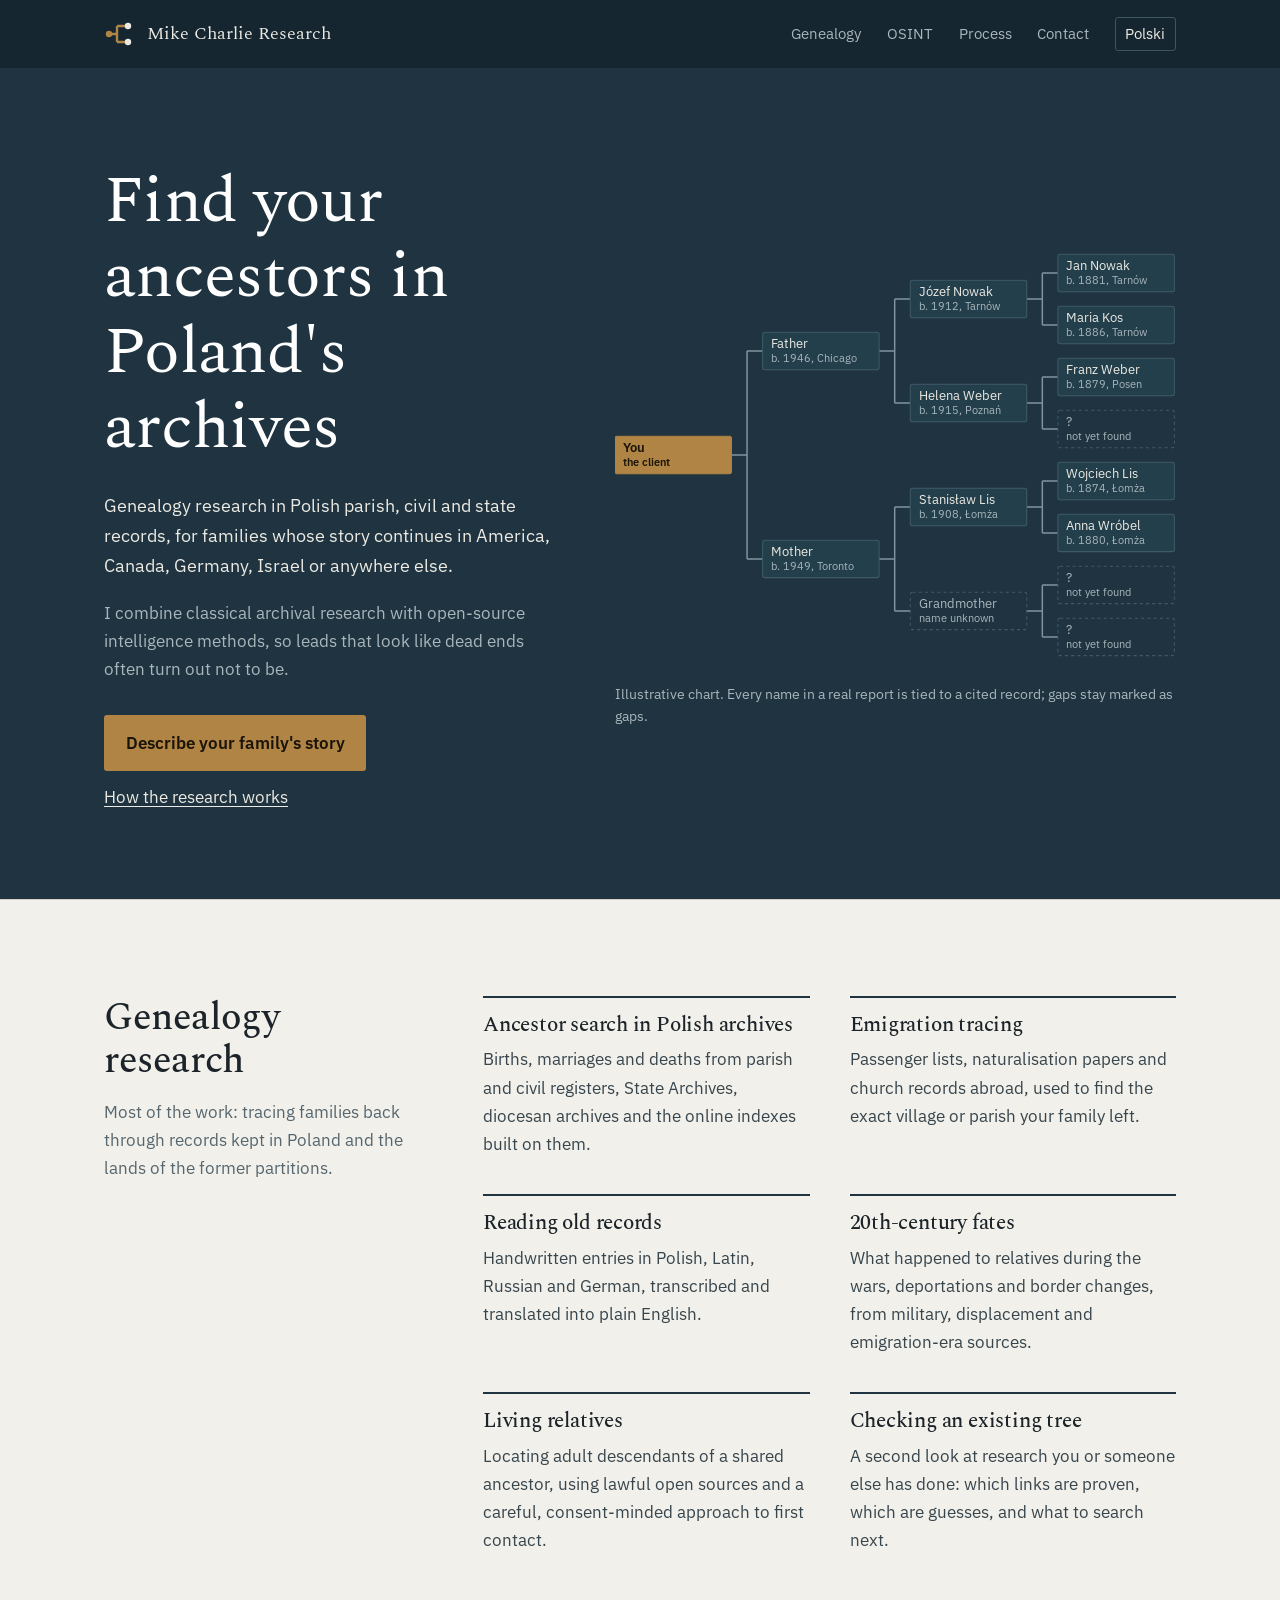
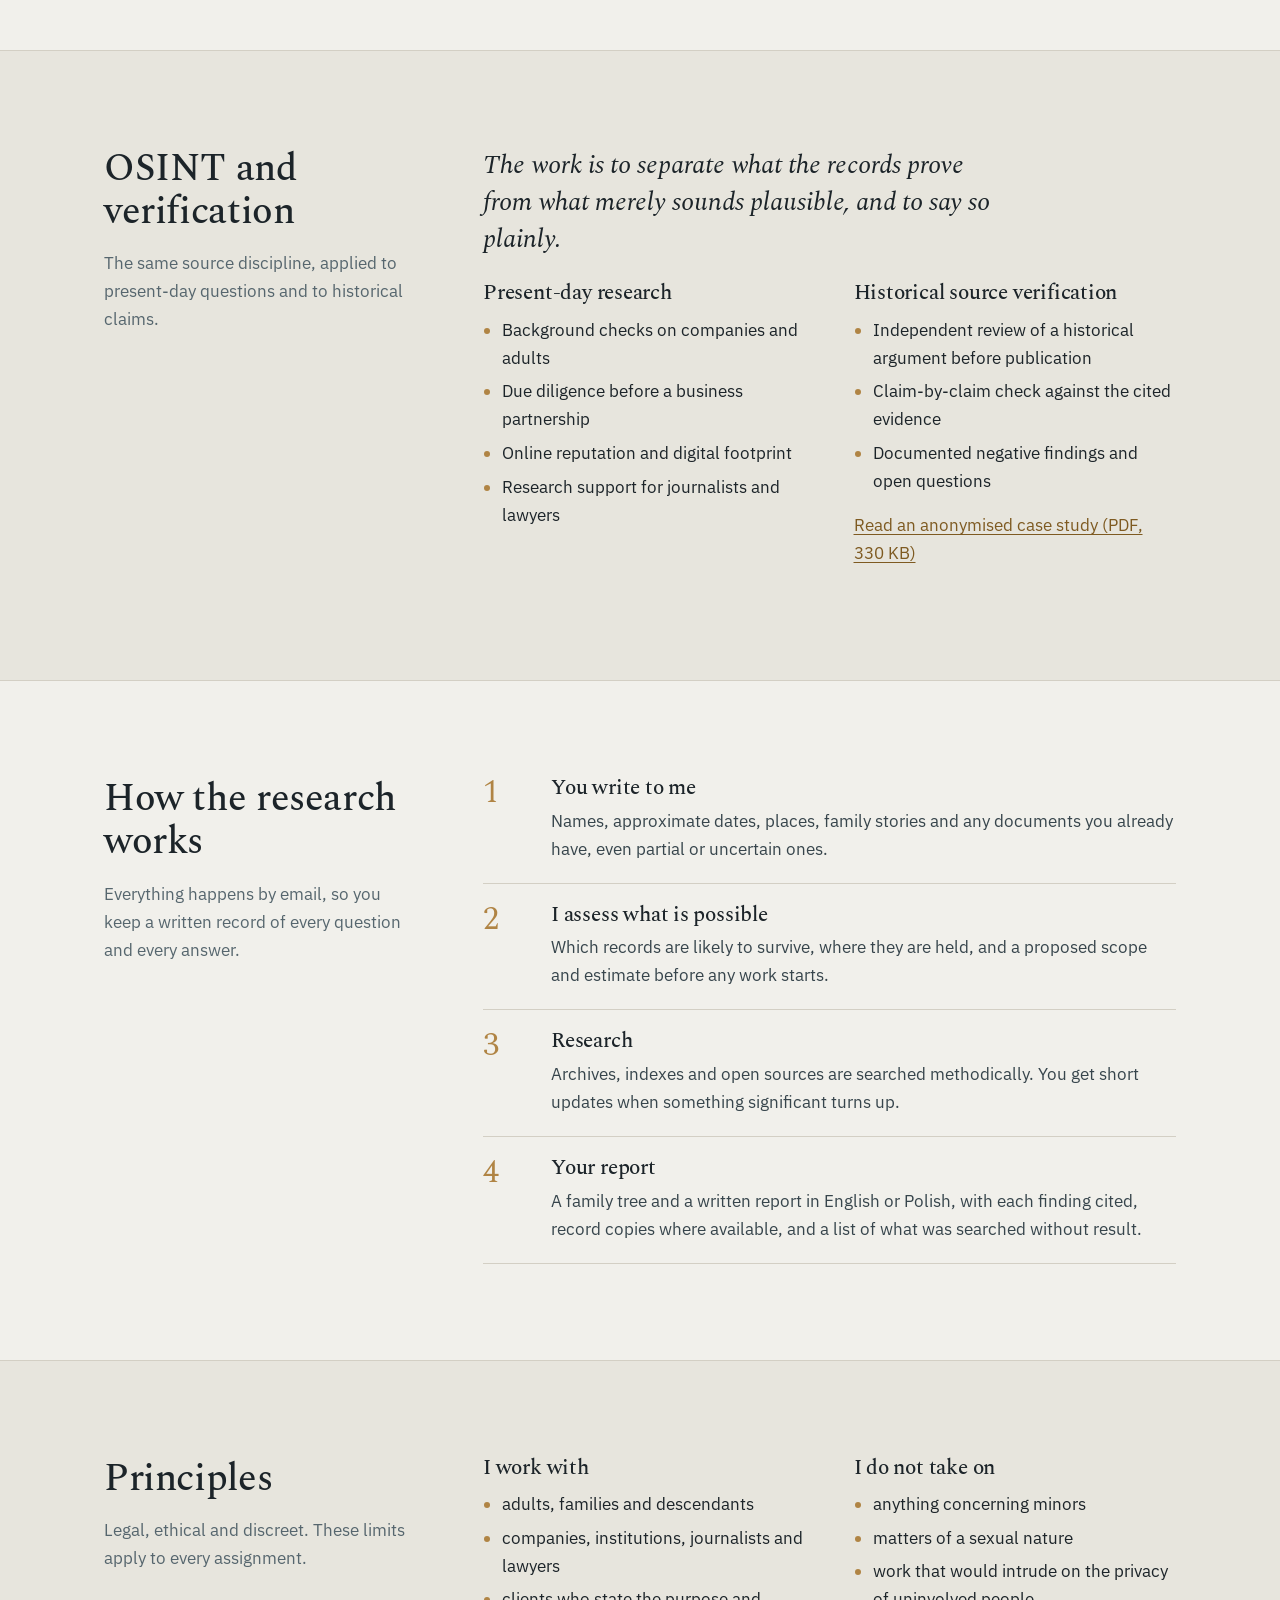
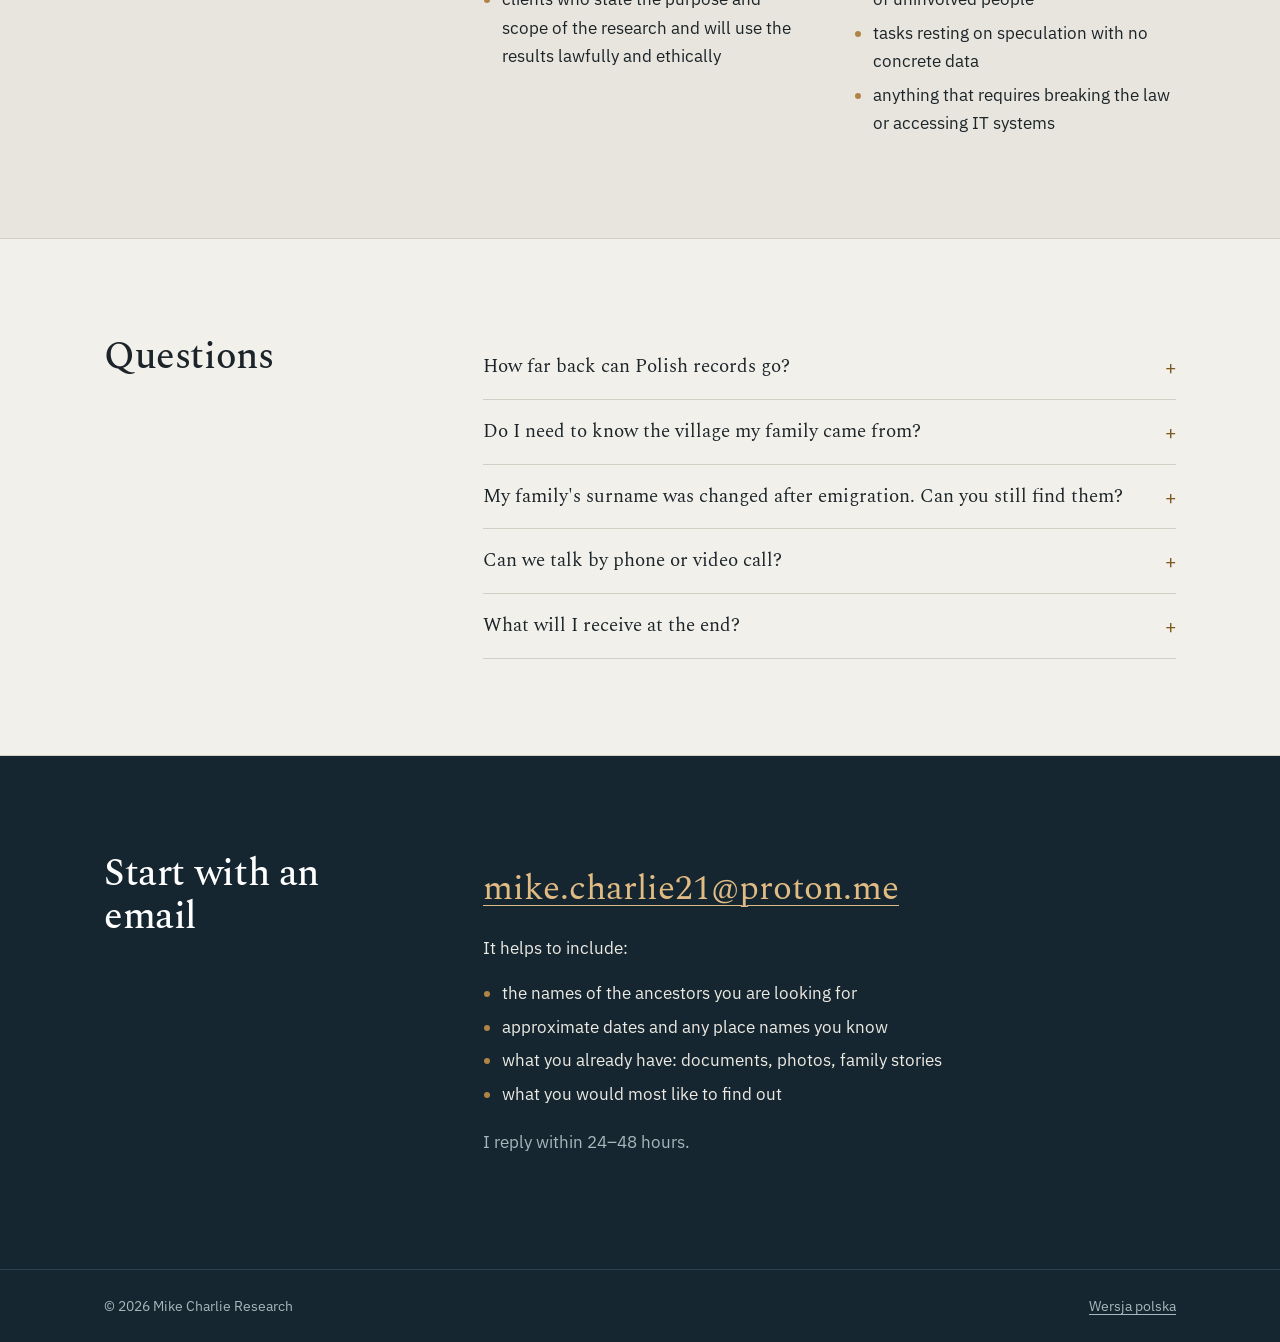
==== index.html @ 300be179 "Redesign: genealogy-first bilingual site with SEO foundations - English home page and Polish version" ====
<!DOCTYPE html>
<html lang="en">
<head>
  <meta charset="utf-8">
  <meta name="viewport" content="width=device-width, initial-scale=1">
  <title>Polish Genealogy Research &amp; OSINT | Mike Charlie Research</title>
  <meta name="description" content="Find your ancestors in Poland: archival genealogy research in parish and civil records, emigration tracing, record translation and OSINT. Reports in English.">
  <link rel="canonical" href="https://osintinvestigator.github.io/osint/">
  <link rel="alternate" hreflang="en" href="https://osintinvestigator.github.io/osint/">
  <link rel="alternate" hreflang="pl" href="https://osintinvestigator.github.io/osint/pl/">
  <link rel="alternate" hreflang="x-default" href="https://osintinvestigator.github.io/osint/">
  <meta name="robots" content="index, follow, max-image-preview:large">
  <meta name="theme-color" content="#152630">

  <meta property="og:type" content="website">
  <meta property="og:site_name" content="Mike Charlie Research">
  <meta property="og:title" content="Polish Genealogy Research &amp; OSINT | Mike Charlie Research">
  <meta property="og:description" content="Ancestor research in Polish archives, emigration tracing and evidence-based verification. Every finding tied to a cited record.">
  <meta property="og:url" content="https://osintinvestigator.github.io/osint/">
  <meta property="og:image" content="https://osintinvestigator.github.io/osint/assets/og-image.png">
  <meta property="og:image:width" content="1200">
  <meta property="og:image:height" content="630">
  <meta property="og:locale" content="en_US">
  <meta property="og:locale:alternate" content="pl_PL">
  <meta name="twitter:card" content="summary_large_image">

  <link rel="icon" href="favicon.ico" sizes="32x32">
  <link rel="icon" href="assets/favicon.svg" type="image/svg+xml">
  <link rel="apple-touch-icon" href="assets/apple-touch-icon.png">

  <link rel="preconnect" href="https://fonts.googleapis.com">
  <link rel="preconnect" href="https://fonts.gstatic.com" crossorigin>
  <link href="https://fonts.googleapis.com/css2?family=IBM+Plex+Sans:wght@400;500;600&family=Spectral:ital,wght@0,400;0,500;1,400&display=swap" rel="stylesheet">
  <link rel="stylesheet" href="assets/styles.css">

  <script type="application/ld+json">
  {
    "@context": "https://schema.org",
    "@graph": [
      {
        "@type": "ProfessionalService",
        "@id": "https://osintinvestigator.github.io/osint/#business",
        "name": "Mike Charlie Research",
        "url": "https://osintinvestigator.github.io/osint/",
        "logo": "https://osintinvestigator.github.io/osint/assets/apple-touch-icon.png",
        "image": "https://osintinvestigator.github.io/osint/assets/og-image.png",
        "email": "mike.charlie21@proton.me",
        "description": "Genealogy research in Polish archives, emigration tracing, historical source verification and open-source intelligence (OSINT) research for private clients, lawyers and journalists.",
        "areaServed": "Worldwide",
        "availableLanguage": ["English", "Polish"],
        "knowsAbout": ["Polish genealogy", "Genealogical research", "Archival research", "Parish registers", "Emigration records", "Historical source verification", "Open-source intelligence", "Due diligence"],
        "hasOfferCatalog": {
          "@type": "OfferCatalog",
          "name": "Research services",
          "itemListElement": [
            {"@type": "Offer", "itemOffered": {"@type": "Service", "name": "Ancestor research in Polish archives"}},
            {"@type": "Offer", "itemOffered": {"@type": "Service", "name": "Emigration tracing and village-of-origin search"}},
            {"@type": "Offer", "itemOffered": {"@type": "Service", "name": "Reading and translating old records"}},
            {"@type": "Offer", "itemOffered": {"@type": "Service", "name": "20th-century fates: war, deportation and displacement"}},
            {"@type": "Offer", "itemOffered": {"@type": "Service", "name": "Historical source verification"}},
            {"@type": "Offer", "itemOffered": {"@type": "Service", "name": "OSINT background checks and due diligence"}}
          ]
        }
      },
      {
        "@type": "WebSite",
        "@id": "https://osintinvestigator.github.io/osint/#website",
        "url": "https://osintinvestigator.github.io/osint/",
        "name": "Mike Charlie Research",
        "inLanguage": "en",
        "publisher": {"@id": "https://osintinvestigator.github.io/osint/#business"}
      },
      {
        "@type": "FAQPage",
        "mainEntity": [
          {"@type": "Question", "name": "How far back can Polish records go?",
           "acceptedAnswer": {"@type": "Answer", "text": "Many Catholic parish registers survive from the 17th or 18th century, and civil-religious registers were kept in most of central Poland from 1808. Wars destroyed some collections, so how far a line can be taken depends on the parish. I tell you what is likely to survive before any work begins."}},
          {"@type": "Question", "name": "Do I need to know the village my family came from?",
           "acceptedAnswer": {"@type": "Answer", "text": "No. Finding the place of origin is often the first part of the job. Emigration, naturalisation, military and church records in the destination country frequently name the town or parish."}},
          {"@type": "Question", "name": "My family's surname was changed after emigration. Can you still find them?",
           "acceptedAnswer": {"@type": "Answer", "text": "Usually, yes. Anglicised and misspelled names are common; I work from the Polish, Latin, German or Russian forms that would have appeared in the original records."}},
          {"@type": "Question", "name": "Can we talk by phone or video call?",
           "acceptedAnswer": {"@type": "Answer", "text": "No. All communication is by email. It keeps a written record of the scope, the questions and the findings, and it lets you reply in your own time."}},
          {"@type": "Question", "name": "What will I receive at the end?",
           "acceptedAnswer": {"@type": "Answer", "text": "A written report in English or Polish: the family tree, every finding linked to its source, copies or links to records where available, and a clear list of what was searched and not found."}}
        ]
      }
    ]
  }
  </script>
</head>
<body>
  <a class="skip" href="#main">Skip to content</a>

  <header class="site-head">
    <div class="wrap">
      <a class="brand" href="./" aria-label="Mike Charlie Research, home">
        <svg viewBox="0 0 32 32" aria-hidden="true"><path d="M6 16h7M13 8v16M13 8h9M13 24h9" stroke="#b08444" stroke-width="2.4" fill="none"/><circle cx="24" cy="8" r="3.2" fill="#eceae3"/><circle cx="24" cy="24" r="3.2" fill="#eceae3"/><circle cx="5" cy="16" r="3.2" fill="#b08444"/></svg>
        Mike Charlie Research
      </a>
      <nav class="nav" aria-label="Main">
        <a class="opt" href="#genealogy">Genealogy</a>
        <a class="opt" href="#osint">OSINT</a>
        <a class="opt" href="#process">Process</a>
        <a class="opt" href="#contact">Contact</a>
        <a class="lang" href="pl/" hreflang="pl" lang="pl">Polski</a>
      </nav>
    </div>
  </header>

  <main id="main">
    <section class="hero">
      <div class="wrap">
        <div>
          <h1>Find your ancestors in Poland's archives</h1>
          <p class="lede">Genealogy research in Polish parish, civil and state records, for families whose story continues in America, Canada, Germany, Israel or anywhere else.</p>
          <p class="sub">I combine classical archival research with open-source intelligence methods, so leads that look like dead ends often turn out not to be.</p>
          <div class="cta-row">
            <a class="btn" href="#contact">Describe your family's story</a>
            <a class="alt" href="#process">How the research works</a>
          </div>
        </div>
        <figure style="margin:0">
          <svg class="tree" viewBox="0 0 540 400" role="img" aria-labelledby="tree-t tree-d">
          <title id="tree-t">Example ancestor chart</title><desc id="tree-d">Four generations traced back from a client in North America to great-grandparents born in Tarnów, Posen and Łomża, with unresolved branches marked as not yet found.</desc>
          <path class="br g2" d="M112 200H127M127 100V300M127 100H142M127 300H142"/>
          <path class="br g3" d="M254 100H269M269 50V150M269 50H284M269 150H284"/>
          <path class="br g3" d="M254 300H269M269 250V350M269 250H284M269 350H284"/>
          <path class="br g4" d="M396 50H411M411 25V75M411 25H426M411 75H426"/>
          <path class="br g4" d="M396 150H411M411 125V175M411 125H426M411 175H426"/>
          <path class="br g4" d="M396 250H411M411 225V275M411 225H426M411 275H426"/>
          <path class="br g4" d="M396 350H411M411 325V375M411 325H426M411 375H426"/>
          <g class="slip g1 you"><rect x="0" y="182" width="112" height="36" rx="2"/><text x="8" y="197">You</text><text class="y" x="8" y="211">the client</text></g>
          <g class="slip g2"><rect x="142" y="82" width="112" height="36" rx="2"/><text x="150" y="97">Father</text><text class="y" x="150" y="111">b. 1946, Chicago</text></g>
          <g class="slip g2"><rect x="142" y="282" width="112" height="36" rx="2"/><text x="150" y="297">Mother</text><text class="y" x="150" y="311">b. 1949, Toronto</text></g>
          <g class="slip g3"><rect x="284" y="32" width="112" height="36" rx="2"/><text x="292" y="47">Józef Nowak</text><text class="y" x="292" y="61">b. 1912, Tarnów</text></g>
          <g class="slip g3"><rect x="284" y="132" width="112" height="36" rx="2"/><text x="292" y="147">Helena Weber</text><text class="y" x="292" y="161">b. 1915, Poznań</text></g>
          <g class="slip g3"><rect x="284" y="232" width="112" height="36" rx="2"/><text x="292" y="247">Stanisław Lis</text><text class="y" x="292" y="261">b. 1908, Łomża</text></g>
          <g class="slip g3 unknown"><rect x="284" y="332" width="112" height="36" rx="2"/><text x="292" y="347">Grandmother</text><text class="y" x="292" y="361">name unknown</text></g>
          <g class="slip g4"><rect x="426" y="7" width="112" height="36" rx="2"/><text x="434" y="22">Jan Nowak</text><text class="y" x="434" y="36">b. 1881, Tarnów</text></g>
          <g class="slip g4"><rect x="426" y="57" width="112" height="36" rx="2"/><text x="434" y="72">Maria Kos</text><text class="y" x="434" y="86">b. 1886, Tarnów</text></g>
          <g class="slip g4"><rect x="426" y="107" width="112" height="36" rx="2"/><text x="434" y="122">Franz Weber</text><text class="y" x="434" y="136">b. 1879, Posen</text></g>
          <g class="slip g4 unknown"><rect x="426" y="157" width="112" height="36" rx="2"/><text x="434" y="172">?</text><text class="y" x="434" y="186">not yet found</text></g>
          <g class="slip g4"><rect x="426" y="207" width="112" height="36" rx="2"/><text x="434" y="222">Wojciech Lis</text><text class="y" x="434" y="236">b. 1874, Łomża</text></g>
          <g class="slip g4"><rect x="426" y="257" width="112" height="36" rx="2"/><text x="434" y="272">Anna Wróbel</text><text class="y" x="434" y="286">b. 1880, Łomża</text></g>
          <g class="slip g4 unknown"><rect x="426" y="307" width="112" height="36" rx="2"/><text x="434" y="322">?</text><text class="y" x="434" y="336">not yet found</text></g>
          <g class="slip g4 unknown"><rect x="426" y="357" width="112" height="36" rx="2"/><text x="434" y="372">?</text><text class="y" x="434" y="386">not yet found</text></g>
          </svg>
          <figcaption class="tree-cap">Illustrative chart. Every name in a real report is tied to a cited record; gaps stay marked as gaps.</figcaption>
        </figure>
      </div>
    </section>

    <section class="section" id="genealogy">
      <div class="wrap split">
        <header>
          <h2>Genealogy research</h2>
          <p>Most of the work: tracing families back through records kept in Poland and the lands of the former partitions.</p>
        </header>
        <ul class="services">
          <li>
            <h3>Ancestor search in Polish archives</h3>
            <p>Births, marriages and deaths from parish and civil registers, State Archives, diocesan archives and the online indexes built on them.</p>
          </li>
          <li>
            <h3>Emigration tracing</h3>
            <p>Passenger lists, naturalisation papers and church records abroad, used to find the exact village or parish your family left.</p>
          </li>
          <li>
            <h3>Reading old records</h3>
            <p>Handwritten entries in Polish, Latin, Russian and German, transcribed and translated into plain English.</p>
          </li>
          <li>
            <h3>20th-century fates</h3>
            <p>What happened to relatives during the wars, deportations and border changes, from military, displacement and emigration-era sources.</p>
          </li>
          <li>
            <h3>Living relatives</h3>
            <p>Locating adult descendants of a shared ancestor, using lawful open sources and a careful, consent-minded approach to first contact.</p>
          </li>
          <li>
            <h3>Checking an existing tree</h3>
            <p>A second look at research you or someone else has done: which links are proven, which are guesses, and what to search next.</p>
          </li>
        </ul>
      </div>
    </section>

    <section class="section band" id="osint">
      <div class="wrap split">
        <header>
          <h2>OSINT and verification</h2>
          <p>The same source discipline, applied to present-day questions and to historical claims.</p>
        </header>
        <div>
          <p class="quote">The work is to separate what the records prove from what merely sounds plausible, and to say so plainly.</p>
          <div class="two">
            <div>
              <h3>Present-day research</h3>
              <ul class="plain">
                <li>Background checks on companies and adults</li>
                <li>Due diligence before a business partnership</li>
                <li>Online reputation and digital footprint</li>
                <li>Research support for journalists and lawyers</li>
              </ul>
            </div>
            <div>
              <h3>Historical source verification</h3>
              <ul class="plain">
                <li>Independent review of a historical argument before publication</li>
                <li>Claim-by-claim check against the cited evidence</li>
                <li>Documented negative findings and open questions</li>
              </ul>
              <p style="margin-top:1rem"><a href="assets/case-study-historical-source-verification.pdf">Read an anonymised case study (PDF, 330 KB)</a></p>
            </div>
          </div>
        </div>
      </div>
    </section>

    <section class="section" id="process">
      <div class="wrap split">
        <header>
          <h2>How the research works</h2>
          <p>Everything happens by email, so you keep a written record of every question and every answer.</p>
        </header>
        <ol class="steps">
          <li>
            <h3>You write to me</h3>
            <p>Names, approximate dates, places, family stories and any documents you already have, even partial or uncertain ones.</p>
          </li>
          <li>
            <h3>I assess what is possible</h3>
            <p>Which records are likely to survive, where they are held, and a proposed scope and estimate before any work starts.</p>
          </li>
          <li>
            <h3>Research</h3>
            <p>Archives, indexes and open sources are searched methodically. You get short updates when something significant turns up.</p>
          </li>
          <li>
            <h3>Your report</h3>
            <p>A family tree and a written report in English or Polish, with each finding cited, record copies where available, and a list of what was searched without result.</p>
          </li>
        </ol>
      </div>
    </section>

    <section class="section band" id="ethics">
      <div class="wrap split">
        <header>
          <h2>Principles</h2>
          <p>Legal, ethical and discreet. These limits apply to every assignment.</p>
        </header>
        <div class="two">
          <div>
            <h3>I work with</h3>
            <ul class="plain">
              <li>adults, families and descendants</li>
              <li>companies, institutions, journalists and lawyers</li>
              <li>clients who state the purpose and scope of the research and will use the results lawfully and ethically</li>
            </ul>
          </div>
          <div>
            <h3>I do not take on</h3>
            <ul class="plain">
              <li>anything concerning minors</li>
              <li>matters of a sexual nature</li>
              <li>work that would intrude on the privacy of uninvolved people</li>
              <li>tasks resting on speculation with no concrete data</li>
              <li>anything that requires breaking the law or accessing IT systems</li>
            </ul>
          </div>
        </div>
      </div>
    </section>

    <section class="section faq" id="faq">
      <div class="wrap split">
        <header>
          <h2>Questions</h2>
        </header>
        <div>
          <details>
            <summary>How far back can Polish records go?</summary>
            <p>Many Catholic parish registers survive from the 17th or 18th century, and civil-religious registers were kept in most of central Poland from 1808. Wars destroyed some collections, so how far a line can be taken depends on the parish. I tell you what is likely to survive before any work begins.</p>
          </details>
          <details>
            <summary>Do I need to know the village my family came from?</summary>
            <p>No. Finding the place of origin is often the first part of the job. Emigration, naturalisation, military and church records in the destination country frequently name the town or parish.</p>
          </details>
          <details>
            <summary>My family's surname was changed after emigration. Can you still find them?</summary>
            <p>Usually, yes. Anglicised and misspelled names are common; I work from the Polish, Latin, German or Russian forms that would have appeared in the original records.</p>
          </details>
          <details>
            <summary>Can we talk by phone or video call?</summary>
            <p>No. All communication is by email. It keeps a written record of the scope, the questions and the findings, and it lets you reply in your own time.</p>
          </details>
          <details>
            <summary>What will I receive at the end?</summary>
            <p>A written report in English or Polish: the family tree, every finding linked to its source, copies or links to records where available, and a clear list of what was searched and not found.</p>
          </details>
        </div>
      </div>
    </section>

    <section class="section contact" id="contact">
      <div class="wrap split">
        <header>
          <h2>Start with an email</h2>
        </header>
        <div>
          <a class="mail" href="mailto:mike.charlie21@proton.me?subject=Genealogy%20research%20inquiry">mike.charlie21@proton.me</a>
          <p>It helps to include:</p>
          <ul class="plain">
            <li>the names of the ancestors you are looking for</li>
            <li>approximate dates and any place names you know</li>
            <li>what you already have: documents, photos, family stories</li>
            <li>what you would most like to find out</li>
          </ul>
          <p class="muted" style="margin-top:1.25rem">I reply within 24–48 hours.</p>
        </div>
      </div>
    </section>
  </main>

  <footer class="site-foot">
    <div class="wrap">
      <span>© 2026 Mike Charlie Research</span>
      <span><a href="pl/" hreflang="pl" lang="pl">Wersja polska</a></span>
    </div>
  </footer>
</body>
</html>
---- assets/styles.css ----
/* Mike Charlie Research — shared styles */
:root {
  --ink: #1f3440;        /* brand slate-teal */
  --ink-deep: #152630;
  --paper: #f1f0eb;
  --paper-2: #e7e5dd;
  --ochre: #b08444;      /* decorative / large text only */
  --ochre-text: #7e5a21; /* AA on paper */
  --text: #1c2429;
  --muted: #56666e;
  --line: #d3cfc4;
  --on-ink: #eceae3;
  --on-ink-muted: #a9b6bb;

  --serif: "Spectral", Georgia, "Times New Roman", serif;
  --sans: "IBM Plex Sans", "Segoe UI", system-ui, sans-serif;

  --wrap: 72rem;
  --gutter: clamp(1rem, 4vw, 2.5rem);
}

*, *::before, *::after { box-sizing: border-box; }
html { -webkit-text-size-adjust: 100%; scroll-behavior: smooth; }
body {
  margin: 0;
  background: var(--paper);
  color: var(--text);
  font: 400 1.0625rem/1.65 var(--sans);
  text-rendering: optimizeLegibility;
}
img, svg { max-width: 100%; height: auto; }
a { color: var(--ochre-text); text-underline-offset: .18em; text-decoration-thickness: 1px; }
a:hover { text-decoration-thickness: 2px; }
:focus-visible { outline: 2px solid var(--ochre); outline-offset: 3px; border-radius: 2px; }

.wrap { max-width: var(--wrap); margin: 0 auto; padding: 0 var(--gutter); }
.skip { position: absolute; left: -999px; top: 0; background: var(--paper); padding: .5rem 1rem; z-index: 10; }
.skip:focus { left: 1rem; top: 1rem; }

h1, h2, h3 { font-family: var(--serif); font-weight: 500; line-height: 1.15; letter-spacing: -.01em; margin: 0; }
h1 { font-size: clamp(2.3rem, 5.6vw, 4.1rem); font-weight: 400; }
h2 { font-size: clamp(1.7rem, 3.2vw, 2.35rem); }
h3 { font-size: 1.3rem; }
p { margin: 0 0 1em; max-width: 66ch; }

/* ---------- header ---------- */
.site-head { background: var(--ink-deep); color: var(--on-ink); }
.site-head .wrap { display: flex; align-items: center; justify-content: space-between; gap: 1rem; min-height: 4.25rem; }
.brand { display: flex; align-items: center; gap: .7rem; color: var(--on-ink); text-decoration: none; font-family: var(--serif); font-size: 1.15rem; }
.brand svg { width: 2rem; height: 2rem; flex: none; }
.nav { display: flex; align-items: center; gap: clamp(.8rem, 2vw, 1.75rem); font-size: .95rem; }
.nav a { color: var(--on-ink-muted); text-decoration: none; }
.nav a:hover { color: var(--on-ink); }
.nav .lang { color: var(--on-ink); border: 1px solid #3c5563; padding: .2rem .6rem; border-radius: 3px; }
@media (max-width: 760px) { .nav .opt { display: none; } }

/* ---------- hero ---------- */
.hero { background: var(--ink); color: var(--on-ink); padding: clamp(3rem, 8vw, 6rem) 0 clamp(3rem, 7vw, 5.5rem); overflow: hidden; }
.hero .wrap { display: grid; grid-template-columns: minmax(0, .9fr) minmax(0, 1.1fr); gap: clamp(2rem, 4vw, 3.5rem); align-items: center; }
.hero h1 { color: #fff; max-width: 14ch; }
.hero .lede { font-size: 1.15rem; color: var(--on-ink); margin-top: 1.5rem; max-width: 46ch; }
.hero .sub { color: var(--on-ink-muted); max-width: 46ch; }
.cta-row { display: flex; flex-wrap: wrap; gap: .75rem 1.25rem; align-items: center; margin-top: 2rem; }
.btn { display: inline-block; background: var(--ochre); color: #1a1409; font-weight: 600; text-decoration: none; padding: .85rem 1.35rem; border-radius: 3px; }
.btn:hover { background: #c4985a; }
.cta-row .alt { color: var(--on-ink); }
@media (max-width: 860px) { .hero .wrap { grid-template-columns: 1fr; } }

/* pedigree chart */
.tree { width: 100%; }
.tree .br { fill: none; stroke: #7f96a0; stroke-width: 1.4; }
.tree .slip rect { fill: #243f4c; stroke: #3f5a67; }
.tree .slip.you rect { fill: var(--ochre); stroke: var(--ochre); }
.tree .slip text { font-family: var(--sans); font-size: 12.5px; fill: var(--on-ink); }
.tree .slip text.y { fill: var(--on-ink-muted); font-size: 11px; }
.tree .slip.you text { fill: #1a1409; font-weight: 600; }
.tree .slip.unknown rect { fill: none; stroke-dasharray: 3 3; }
.tree .slip.unknown text { fill: var(--on-ink-muted); }
@media (prefers-reduced-motion: no-preference) {
  .tree .br { stroke-dasharray: 400; stroke-dashoffset: 400; animation: draw 1.1s ease-out forwards; }
  .tree .slip { opacity: 0; animation: show .5s ease-out forwards; }
  .tree .g1 { animation-delay: .1s; }
  .tree .g2 { animation-delay: .7s; }
  .tree .g3 { animation-delay: 1.3s; }
  .tree .g4 { animation-delay: 1.9s; }
  .tree .g5 { animation-delay: 2.5s; }
  @keyframes draw { to { stroke-dashoffset: 0; } }
  @keyframes show { to { opacity: 1; } }
}
.tree-cap { font-size: .85rem; color: var(--on-ink-muted); margin: .75rem 0 0; }

/* ---------- sections ---------- */
.section { padding: clamp(3.5rem, 8vw, 6rem) 0; border-top: 1px solid var(--line); }
.section:first-of-type { border-top: 0; }
.split { display: grid; grid-template-columns: minmax(0, 1fr) minmax(0, 2.2fr); gap: clamp(1.5rem, 5vw, 5rem); }
.split > header p { color: var(--muted); margin-top: 1rem; }
@media (max-width: 860px) { .split { grid-template-columns: 1fr; } }

.services { list-style: none; margin: 0; padding: 0; display: grid; grid-template-columns: repeat(2, minmax(0, 1fr)); gap: 2.25rem 2.5rem; }
.services li { border-top: 2px solid var(--ink); padding-top: 1rem; }
.services h3 { margin-bottom: .5rem; }
.services p { color: #37454c; margin: 0; }
@media (max-width: 620px) { .services { grid-template-columns: 1fr; } }

.plain { margin: 0; padding-left: 1.2rem; }
.plain li { margin: .35rem 0; max-width: 62ch; }
.plain li::marker { color: var(--ochre); }

/* process: a real sequence, so it is numbered */
.steps { list-style: none; counter-reset: s; margin: 0; padding: 0; }
.steps li { counter-increment: s; display: grid; grid-template-columns: 3.25rem 1fr; gap: 0 1rem; padding: 1.25rem 0; border-bottom: 1px solid var(--line); }
.steps li:first-child { padding-top: 0; }
.steps li::before { content: counter(s); font-family: var(--serif); font-size: 2rem; line-height: 1; color: var(--ochre); grid-row: span 2; }
.steps h3 { margin-bottom: .35rem; }
.steps p { margin: 0; color: #37454c; }

.band { background: var(--paper-2); }
.quote { font-family: var(--serif); font-style: italic; font-size: clamp(1.25rem, 2.4vw, 1.6rem); line-height: 1.45; margin: 0 0 1.5rem; max-width: 40ch; }

.two { display: grid; grid-template-columns: 1fr 1fr; gap: 2rem 3rem; }
.two h3 { margin-bottom: .6rem; }
@media (max-width: 620px) { .two { grid-template-columns: 1fr; } }

.faq details { border-bottom: 1px solid var(--line); padding: 1rem 0; }
.faq summary { cursor: pointer; font-family: var(--serif); font-size: 1.2rem; list-style: none; display: flex; justify-content: space-between; gap: 1rem; }
.faq summary::-webkit-details-marker { display: none; }
.faq summary::after { content: "+"; color: var(--ochre-text); font-family: var(--sans); }
.faq details[open] summary::after { content: "\2212"; }
.faq details p { margin: .75rem 0 0; color: #37454c; }

/* ---------- contact ---------- */
.contact { background: var(--ink-deep); color: var(--on-ink); }
.contact h2 { color: #fff; }
.contact a { color: #e0bb83; }
.contact .mail { font-family: var(--serif); font-size: clamp(1.4rem, 3.6vw, 2.2rem); display: inline-block; margin: .5rem 0 1rem; word-break: break-all; }
.contact .plain li::marker { color: var(--ochre); }
.contact .muted { color: var(--on-ink-muted); }

.site-foot { background: var(--ink-deep); color: var(--on-ink-muted); font-size: .9rem; border-top: 1px solid #2a4150; }
.site-foot .wrap { display: flex; flex-wrap: wrap; justify-content: space-between; gap: .5rem 2rem; padding-top: 1.5rem; padding-bottom: 1.5rem; }
.site-foot a { color: var(--on-ink-muted); }
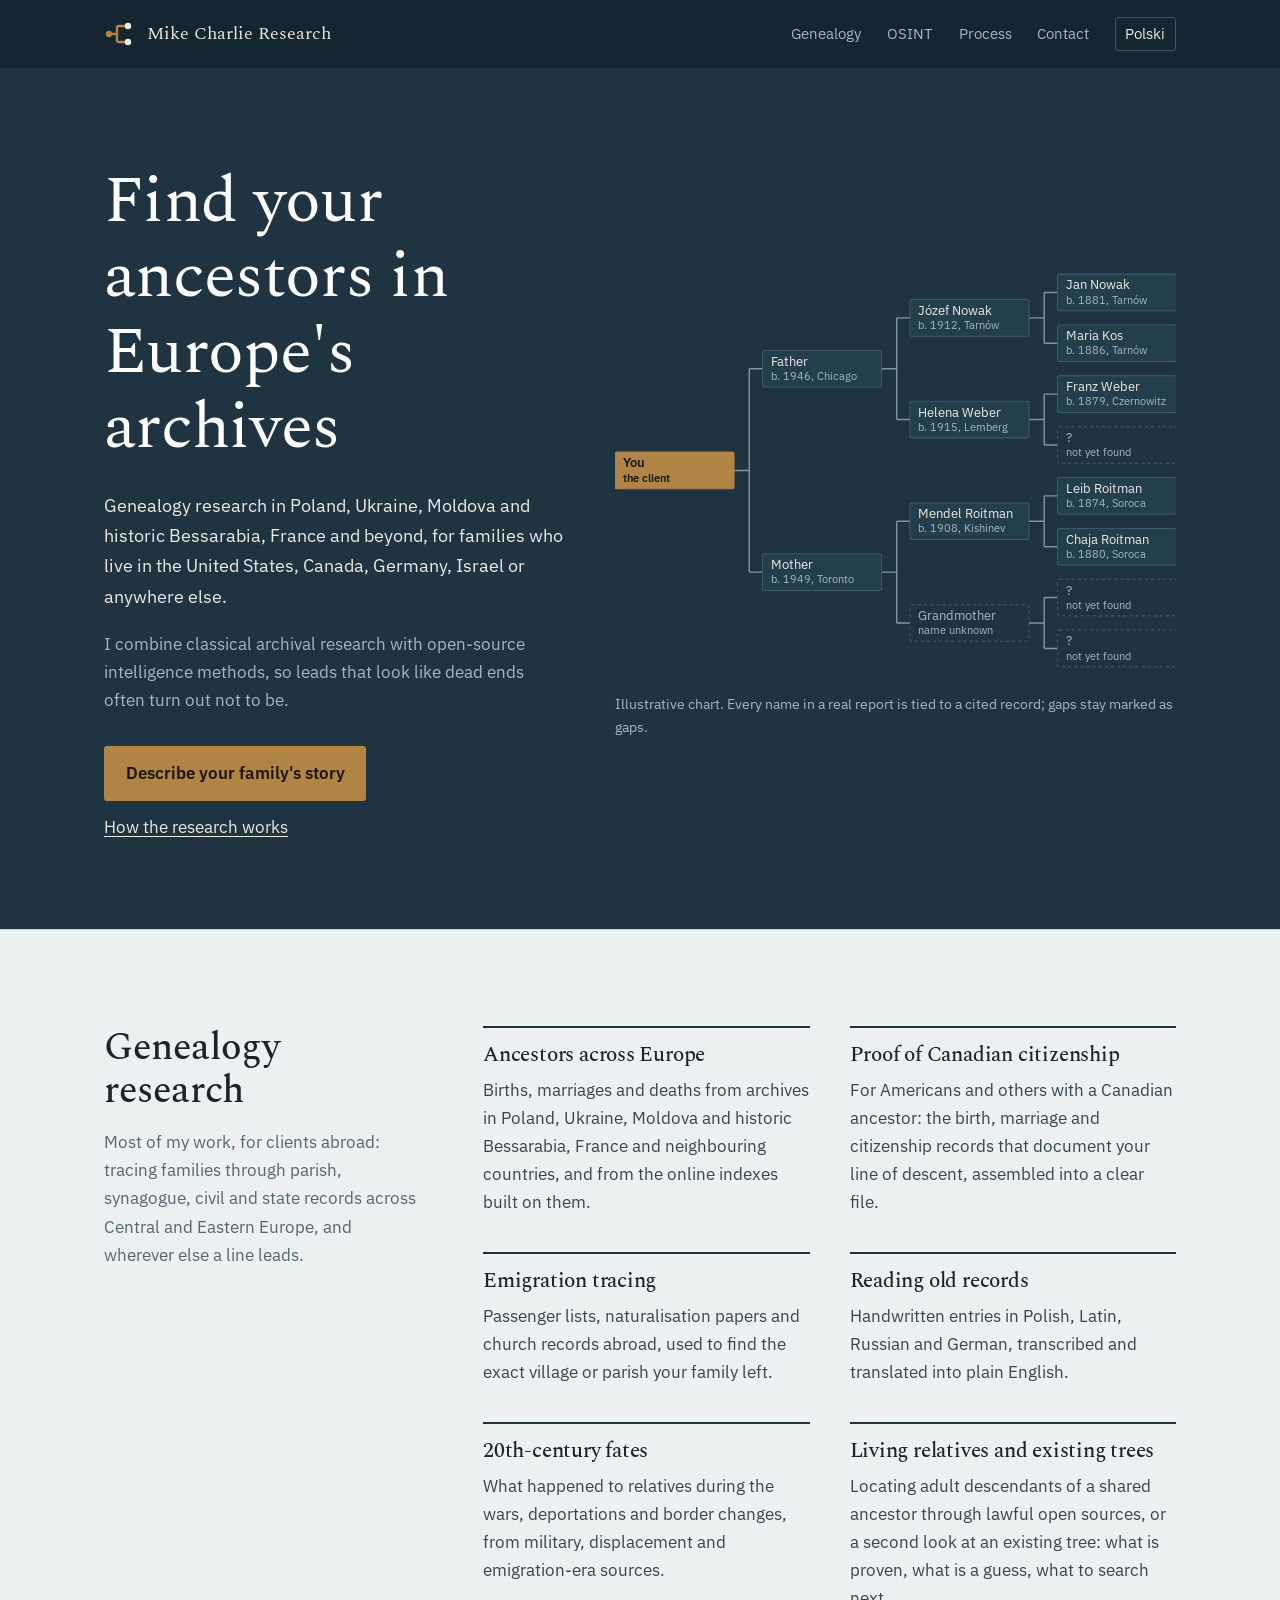
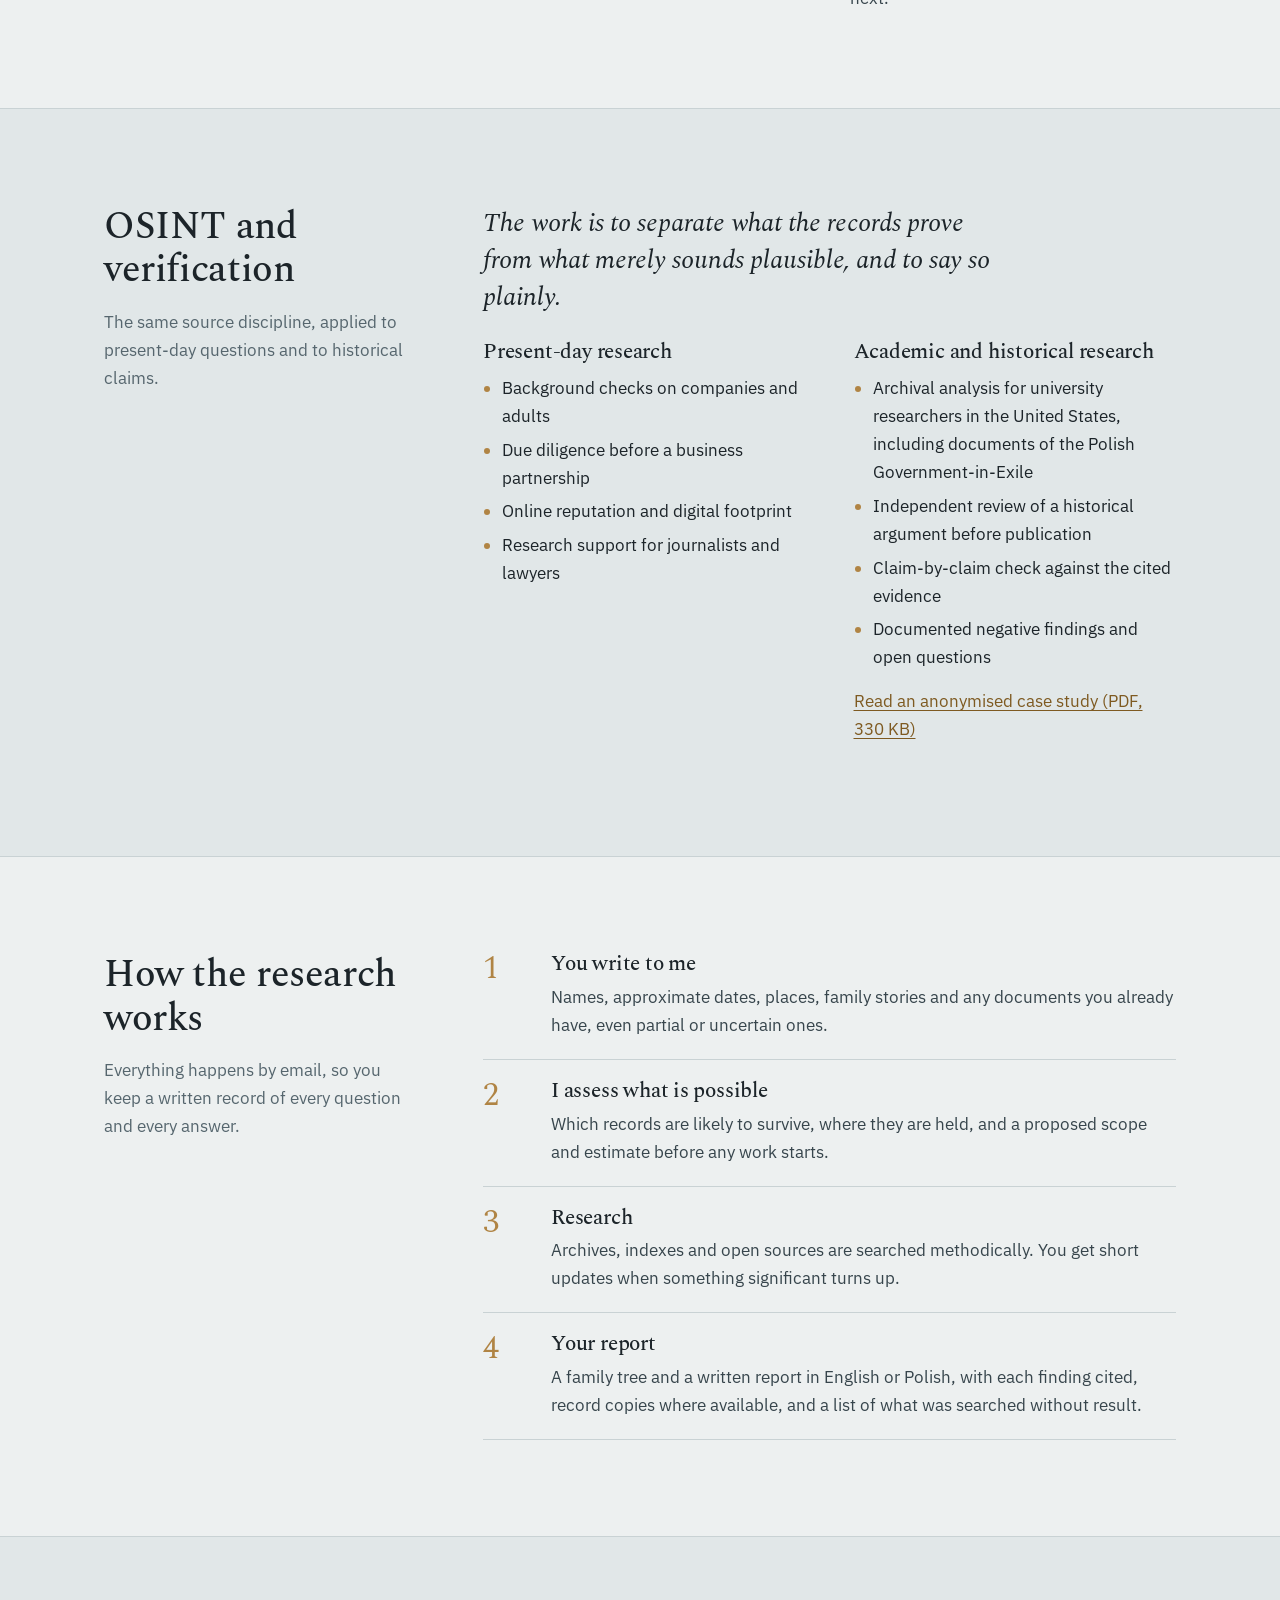
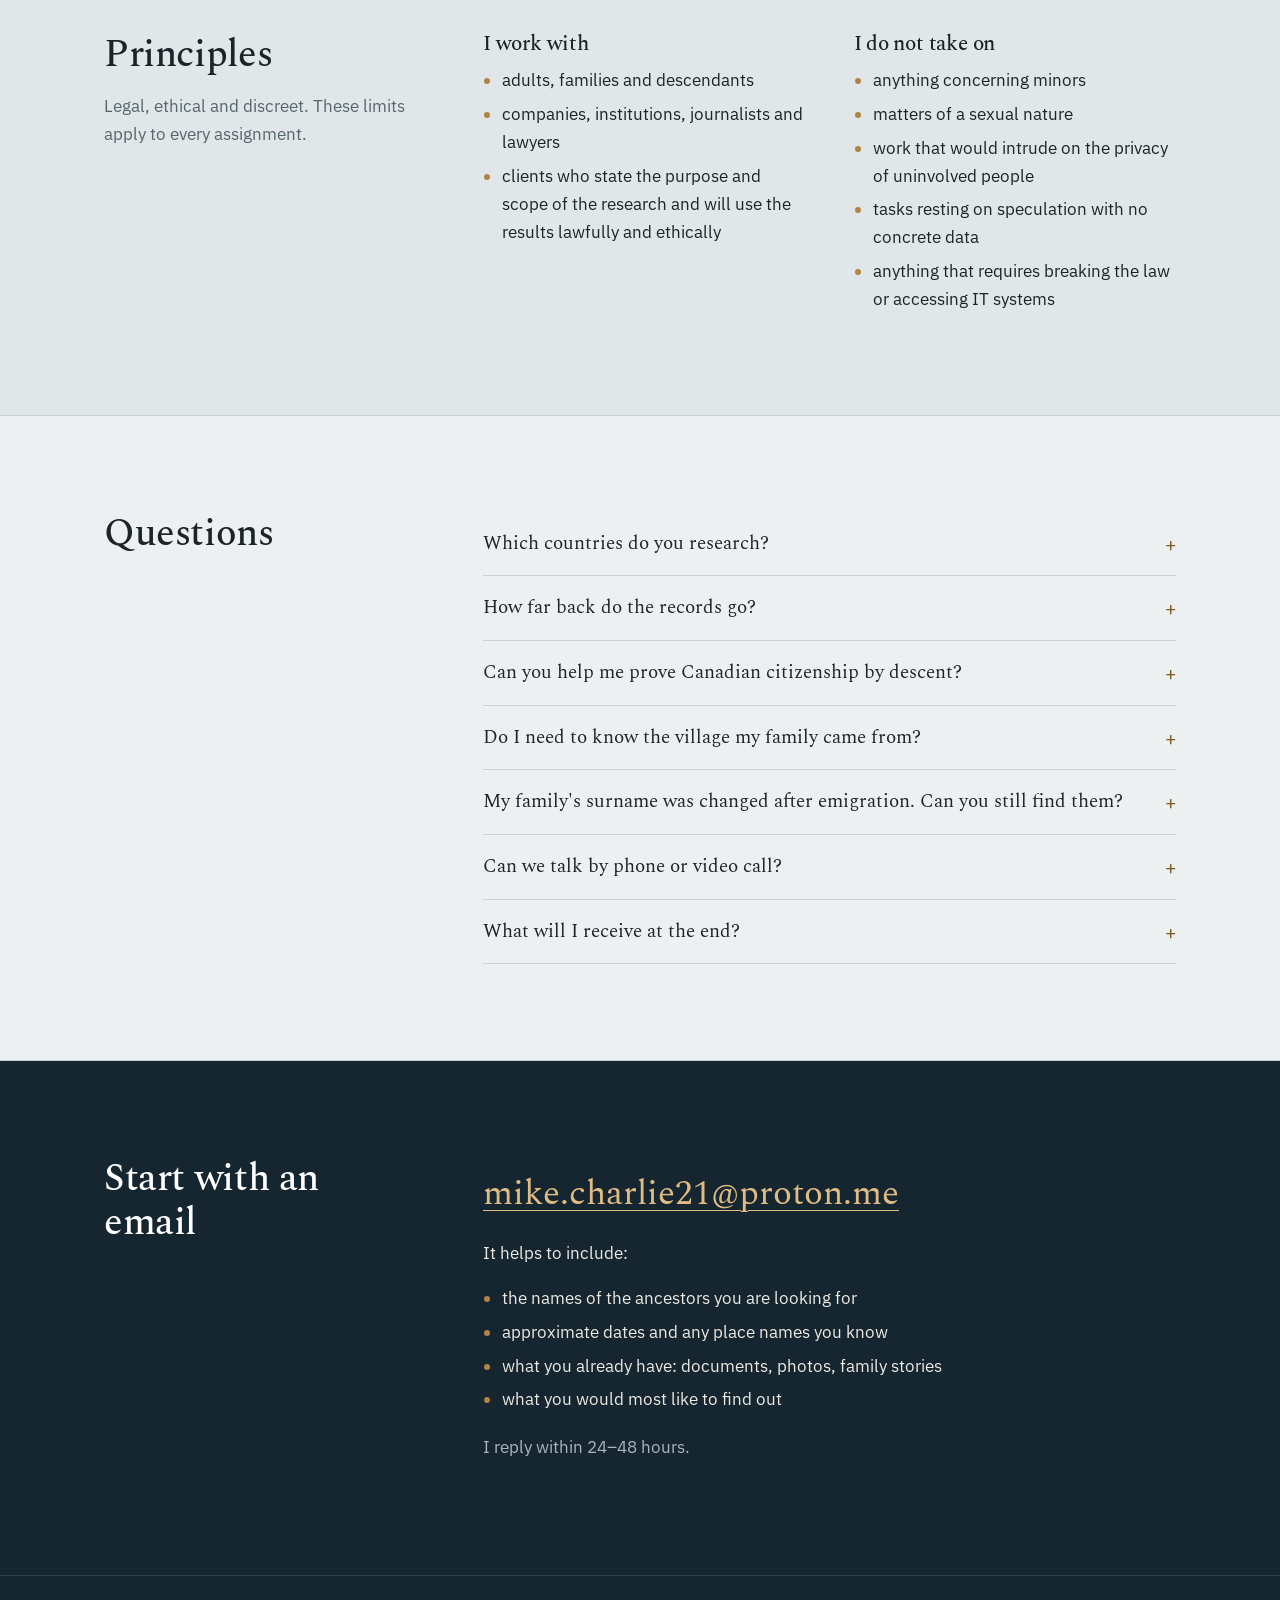
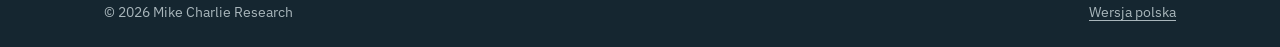
==== commit 11ff3a5c: "Reposition for international clients: European archives, Canadian citizenship, academic research - H" ====
--- a/index.html
+++ b/index.html
@@ -3,8 +3,8 @@
 <head>
   <meta charset="utf-8">
   <meta name="viewport" content="width=device-width, initial-scale=1">
-  <title>Polish Genealogy Research &amp; OSINT | Mike Charlie Research</title>
-  <meta name="description" content="Find your ancestors in Poland: archival genealogy research in parish and civil records, emigration tracing, record translation and OSINT. Reports in English.">
+  <title>Eastern European Genealogy Research | Mike Charlie Research</title>
+  <meta name="description" content="Find your ancestors in Poland, Ukraine, Moldova (Bessarabia), France and beyond. Archival genealogy research, Canadian citizenship-by-descent records, OSINT.">
   <link rel="canonical" href="https://osintinvestigator.github.io/osint/">
   <link rel="alternate" hreflang="en" href="https://osintinvestigator.github.io/osint/">
   <link rel="alternate" hreflang="pl" href="https://osintinvestigator.github.io/osint/pl/">
@@ -14,8 +14,8 @@
 
   <meta property="og:type" content="website">
   <meta property="og:site_name" content="Mike Charlie Research">
-  <meta property="og:title" content="Polish Genealogy Research &amp; OSINT | Mike Charlie Research">
-  <meta property="og:description" content="Ancestor research in Polish archives, emigration tracing and evidence-based verification. Every finding tied to a cited record.">
+  <meta property="og:title" content="Eastern European Genealogy Research | Mike Charlie Research">
+  <meta property="og:description" content="Ancestor research in the archives of Poland, Ukraine, Moldova, France and beyond, for families in the US, Canada, Germany and Israel. Every finding tied to a cited record.">
   <meta property="og:url" content="https://osintinvestigator.github.io/osint/">
   <meta property="og:image" content="https://osintinvestigator.github.io/osint/assets/og-image.png">
   <meta property="og:image:width" content="1200">
@@ -45,19 +45,20 @@
         "logo": "https://osintinvestigator.github.io/osint/assets/apple-touch-icon.png",
         "image": "https://osintinvestigator.github.io/osint/assets/og-image.png",
         "email": "mike.charlie21@proton.me",
-        "description": "Genealogy research in Polish archives, emigration tracing, historical source verification and open-source intelligence (OSINT) research for private clients, lawyers and journalists.",
+        "description": "Genealogy research in European archives, especially Poland, Ukraine, Moldova (historic Bessarabia) and France, for clients in the United States, Canada, Germany and Israel. Lineage documentation for proof of Canadian citizenship by descent, archival research for academics, historical source verification and open-source intelligence (OSINT).",
         "areaServed": "Worldwide",
         "availableLanguage": ["English", "Polish"],
-        "knowsAbout": ["Polish genealogy", "Genealogical research", "Archival research", "Parish registers", "Emigration records", "Historical source verification", "Open-source intelligence", "Due diligence"],
+        "knowsAbout": ["Eastern European genealogy", "Polish genealogy", "Ukrainian genealogy", "Bessarabia genealogy", "Moldovan genealogy", "Jewish genealogy", "French genealogy", "Canadian citizenship by descent", "Polish Government-in-Exile", "Archival research", "Metrical books", "Emigration records", "Historical source verification", "Open-source intelligence"],
         "hasOfferCatalog": {
           "@type": "OfferCatalog",
           "name": "Research services",
           "itemListElement": [
-            {"@type": "Offer", "itemOffered": {"@type": "Service", "name": "Ancestor research in Polish archives"}},
+            {"@type": "Offer", "itemOffered": {"@type": "Service", "name": "Ancestor research in Poland, Ukraine, Moldova (Bessarabia), France and other European archives"}},
+            {"@type": "Offer", "itemOffered": {"@type": "Service", "name": "Lineage documentation for proof of Canadian citizenship by descent"}},
             {"@type": "Offer", "itemOffered": {"@type": "Service", "name": "Emigration tracing and village-of-origin search"}},
             {"@type": "Offer", "itemOffered": {"@type": "Service", "name": "Reading and translating old records"}},
             {"@type": "Offer", "itemOffered": {"@type": "Service", "name": "20th-century fates: war, deportation and displacement"}},
-            {"@type": "Offer", "itemOffered": {"@type": "Service", "name": "Historical source verification"}},
+            {"@type": "Offer", "itemOffered": {"@type": "Service", "name": "Archival research and historical source verification for academics"}},
             {"@type": "Offer", "itemOffered": {"@type": "Service", "name": "OSINT background checks and due diligence"}}
           ]
         }
@@ -73,12 +74,16 @@
       {
         "@type": "FAQPage",
         "mainEntity": [
-          {"@type": "Question", "name": "How far back can Polish records go?",
-           "acceptedAnswer": {"@type": "Answer", "text": "Many Catholic parish registers survive from the 17th or 18th century, and civil-religious registers were kept in most of central Poland from 1808. Wars destroyed some collections, so how far a line can be taken depends on the parish. I tell you what is likely to survive before any work begins."}},
+          {"@type": "Question", "name": "Which countries do you research?",
+           "acceptedAnswer": {"@type": "Answer", "text": "Mostly Central and Eastern Europe: Poland, Ukraine, Moldova and historic Bessarabia, plus France, Germany and other countries where a family line leads. Most of my clients live in the United States, Germany, Israel and Canada."}},
+          {"@type": "Question", "name": "How far back do the records go?",
+           "acceptedAnswer": {"@type": "Answer", "text": "It depends on the country and the parish or congregation. In Poland many Catholic parish registers survive from the 17th or 18th century; in former Russian Empire territories such as Bessarabia most surviving metrical books date from the 19th century. Wars destroyed some collections, so I tell you what is likely to survive before any work begins."}},
+          {"@type": "Question", "name": "Can you help me prove Canadian citizenship by descent?",
+           "acceptedAnswer": {"@type": "Answer", "text": "Yes, on the research side. I find and document the birth, marriage and citizenship records that connect you to a Canadian ancestor, and assemble them into a clear lineage file. I do not give legal advice or submit applications; for that, work with an immigration lawyer or with IRCC directly."}},
           {"@type": "Question", "name": "Do I need to know the village my family came from?",
            "acceptedAnswer": {"@type": "Answer", "text": "No. Finding the place of origin is often the first part of the job. Emigration, naturalisation, military and church records in the destination country frequently name the town or parish."}},
           {"@type": "Question", "name": "My family's surname was changed after emigration. Can you still find them?",
-           "acceptedAnswer": {"@type": "Answer", "text": "Usually, yes. Anglicised and misspelled names are common; I work from the Polish, Latin, German or Russian forms that would have appeared in the original records."}},
+           "acceptedAnswer": {"@type": "Answer", "text": "Usually, yes. Anglicised and misspelled names are common; I work from the forms that would have appeared in the original records, whether Polish, Latin, German, Russian or another language."}},
           {"@type": "Question", "name": "Can we talk by phone or video call?",
            "acceptedAnswer": {"@type": "Answer", "text": "No. All communication is by email. It keeps a written record of the scope, the questions and the findings, and it lets you reply in your own time."}},
           {"@type": "Question", "name": "What will I receive at the end?",
@@ -112,8 +117,8 @@
     <section class="hero">
       <div class="wrap">
         <div>
-          <h1>Find your ancestors in Poland's archives</h1>
-          <p class="lede">Genealogy research in Polish parish, civil and state records, for families whose story continues in America, Canada, Germany, Israel or anywhere else.</p>
+          <h1>Find your ancestors in Europe's archives</h1>
+          <p class="lede">Genealogy research in Poland, Ukraine, Moldova and historic Bessarabia, France and beyond, for families who live in the United States, Canada, Germany, Israel or anywhere else.</p>
           <p class="sub">I combine classical archival research with open-source intelligence methods, so leads that look like dead ends often turn out not to be.</p>
           <div class="cta-row">
             <a class="btn" href="#contact">Describe your family's story</a>
@@ -121,30 +126,30 @@
           </div>
         </div>
         <figure style="margin:0">
-          <svg class="tree" viewBox="0 0 540 400" role="img" aria-labelledby="tree-t tree-d">
-          <title id="tree-t">Example ancestor chart</title><desc id="tree-d">Four generations traced back from a client in North America to great-grandparents born in Tarnów, Posen and Łomża, with unresolved branches marked as not yet found.</desc>
-          <path class="br g2" d="M112 200H127M127 100V300M127 100H142M127 300H142"/>
-          <path class="br g3" d="M254 100H269M269 50V150M269 50H284M269 150H284"/>
-          <path class="br g3" d="M254 300H269M269 250V350M269 250H284M269 350H284"/>
-          <path class="br g4" d="M396 50H411M411 25V75M411 25H426M411 75H426"/>
-          <path class="br g4" d="M396 150H411M411 125V175M411 125H426M411 175H426"/>
-          <path class="br g4" d="M396 250H411M411 225V275M411 225H426M411 275H426"/>
-          <path class="br g4" d="M396 350H411M411 325V375M411 325H426M411 375H426"/>
-          <g class="slip g1 you"><rect x="0" y="182" width="112" height="36" rx="2"/><text x="8" y="197">You</text><text class="y" x="8" y="211">the client</text></g>
-          <g class="slip g2"><rect x="142" y="82" width="112" height="36" rx="2"/><text x="150" y="97">Father</text><text class="y" x="150" y="111">b. 1946, Chicago</text></g>
-          <g class="slip g2"><rect x="142" y="282" width="112" height="36" rx="2"/><text x="150" y="297">Mother</text><text class="y" x="150" y="311">b. 1949, Toronto</text></g>
-          <g class="slip g3"><rect x="284" y="32" width="112" height="36" rx="2"/><text x="292" y="47">Józef Nowak</text><text class="y" x="292" y="61">b. 1912, Tarnów</text></g>
-          <g class="slip g3"><rect x="284" y="132" width="112" height="36" rx="2"/><text x="292" y="147">Helena Weber</text><text class="y" x="292" y="161">b. 1915, Poznań</text></g>
-          <g class="slip g3"><rect x="284" y="232" width="112" height="36" rx="2"/><text x="292" y="247">Stanisław Lis</text><text class="y" x="292" y="261">b. 1908, Łomża</text></g>
-          <g class="slip g3 unknown"><rect x="284" y="332" width="112" height="36" rx="2"/><text x="292" y="347">Grandmother</text><text class="y" x="292" y="361">name unknown</text></g>
-          <g class="slip g4"><rect x="426" y="7" width="112" height="36" rx="2"/><text x="434" y="22">Jan Nowak</text><text class="y" x="434" y="36">b. 1881, Tarnów</text></g>
-          <g class="slip g4"><rect x="426" y="57" width="112" height="36" rx="2"/><text x="434" y="72">Maria Kos</text><text class="y" x="434" y="86">b. 1886, Tarnów</text></g>
-          <g class="slip g4"><rect x="426" y="107" width="112" height="36" rx="2"/><text x="434" y="122">Franz Weber</text><text class="y" x="434" y="136">b. 1879, Posen</text></g>
-          <g class="slip g4 unknown"><rect x="426" y="157" width="112" height="36" rx="2"/><text x="434" y="172">?</text><text class="y" x="434" y="186">not yet found</text></g>
-          <g class="slip g4"><rect x="426" y="207" width="112" height="36" rx="2"/><text x="434" y="222">Wojciech Lis</text><text class="y" x="434" y="236">b. 1874, Łomża</text></g>
-          <g class="slip g4"><rect x="426" y="257" width="112" height="36" rx="2"/><text x="434" y="272">Anna Wróbel</text><text class="y" x="434" y="286">b. 1880, Łomża</text></g>
-          <g class="slip g4 unknown"><rect x="426" y="307" width="112" height="36" rx="2"/><text x="434" y="322">?</text><text class="y" x="434" y="336">not yet found</text></g>
-          <g class="slip g4 unknown"><rect x="426" y="357" width="112" height="36" rx="2"/><text x="434" y="372">?</text><text class="y" x="434" y="386">not yet found</text></g>
+          <svg class="tree" viewBox="0 0 552 400" role="img" aria-labelledby="tree-t tree-d">
+          <title id="tree-t">Example ancestor chart</title><desc id="tree-d">Four generations traced back from a client in North America to great-grandparents born in Tarnów, Czernowitz and Soroca in Bessarabia, with unresolved branches marked as not yet found.</desc>
+          <path class="br g2" d="M117 200H132M132 100V300M132 100H145M132 300H145"/>
+          <path class="br g3" d="M262 100H277M277 50V150M277 50H290M277 150H290"/>
+          <path class="br g3" d="M262 300H277M277 250V350M277 250H290M277 350H290"/>
+          <path class="br g4" d="M407 50H422M422 25V75M422 25H435M422 75H435"/>
+          <path class="br g4" d="M407 150H422M422 125V175M422 125H435M422 175H435"/>
+          <path class="br g4" d="M407 250H422M422 225V275M422 225H435M422 275H435"/>
+          <path class="br g4" d="M407 350H422M422 325V375M422 325H435M422 375H435"/>
+          <g class="slip g1 you"><rect x="0" y="182" width="117" height="36" rx="2"/><text x="8" y="197">You</text><text class="y" x="8" y="211">the client</text></g>
+          <g class="slip g2"><rect x="145" y="82" width="117" height="36" rx="2"/><text x="153" y="97">Father</text><text class="y" x="153" y="111">b. 1946, Chicago</text></g>
+          <g class="slip g2"><rect x="145" y="282" width="117" height="36" rx="2"/><text x="153" y="297">Mother</text><text class="y" x="153" y="311">b. 1949, Toronto</text></g>
+          <g class="slip g3"><rect x="290" y="32" width="117" height="36" rx="2"/><text x="298" y="47">Józef Nowak</text><text class="y" x="298" y="61">b. 1912, Tarnów</text></g>
+          <g class="slip g3"><rect x="290" y="132" width="117" height="36" rx="2"/><text x="298" y="147">Helena Weber</text><text class="y" x="298" y="161">b. 1915, Lemberg</text></g>
+          <g class="slip g3"><rect x="290" y="232" width="117" height="36" rx="2"/><text x="298" y="247">Mendel Roitman</text><text class="y" x="298" y="261">b. 1908, Kishinev</text></g>
+          <g class="slip g3 unknown"><rect x="290" y="332" width="117" height="36" rx="2"/><text x="298" y="347">Grandmother</text><text class="y" x="298" y="361">name unknown</text></g>
+          <g class="slip g4"><rect x="435" y="7" width="117" height="36" rx="2"/><text x="443" y="22">Jan Nowak</text><text class="y" x="443" y="36">b. 1881, Tarnów</text></g>
+          <g class="slip g4"><rect x="435" y="57" width="117" height="36" rx="2"/><text x="443" y="72">Maria Kos</text><text class="y" x="443" y="86">b. 1886, Tarnów</text></g>
+          <g class="slip g4"><rect x="435" y="107" width="117" height="36" rx="2"/><text x="443" y="122">Franz Weber</text><text class="y" x="443" y="136">b. 1879, Czernowitz</text></g>
+          <g class="slip g4 unknown"><rect x="435" y="157" width="117" height="36" rx="2"/><text x="443" y="172">?</text><text class="y" x="443" y="186">not yet found</text></g>
+          <g class="slip g4"><rect x="435" y="207" width="117" height="36" rx="2"/><text x="443" y="222">Leib Roitman</text><text class="y" x="443" y="236">b. 1874, Soroca</text></g>
+          <g class="slip g4"><rect x="435" y="257" width="117" height="36" rx="2"/><text x="443" y="272">Chaja Roitman</text><text class="y" x="443" y="286">b. 1880, Soroca</text></g>
+          <g class="slip g4 unknown"><rect x="435" y="307" width="117" height="36" rx="2"/><text x="443" y="322">?</text><text class="y" x="443" y="336">not yet found</text></g>
+          <g class="slip g4 unknown"><rect x="435" y="357" width="117" height="36" rx="2"/><text x="443" y="372">?</text><text class="y" x="443" y="386">not yet found</text></g>
           </svg>
           <figcaption class="tree-cap">Illustrative chart. Every name in a real report is tied to a cited record; gaps stay marked as gaps.</figcaption>
         </figure>
@@ -155,12 +160,16 @@
       <div class="wrap split">
         <header>
           <h2>Genealogy research</h2>
-          <p>Most of the work: tracing families back through records kept in Poland and the lands of the former partitions.</p>
+          <p>Most of my work, for clients abroad: tracing families through parish, synagogue, civil and state records across Central and Eastern Europe, and wherever else a line leads.</p>
         </header>
         <ul class="services">
           <li>
-            <h3>Ancestor search in Polish archives</h3>
-            <p>Births, marriages and deaths from parish and civil registers, State Archives, diocesan archives and the online indexes built on them.</p>
+            <h3>Ancestors across Europe</h3>
+            <p>Births, marriages and deaths from archives in Poland, Ukraine, Moldova and historic Bessarabia, France and neighbouring countries, and from the online indexes built on them.</p>
+          </li>
+          <li>
+            <h3>Proof of Canadian citizenship</h3>
+            <p>For Americans and others with a Canadian ancestor: the birth, marriage and citizenship records that document your line of descent, assembled into a clear file.</p>
           </li>
           <li>
             <h3>Emigration tracing</h3>
@@ -175,12 +184,8 @@
             <p>What happened to relatives during the wars, deportations and border changes, from military, displacement and emigration-era sources.</p>
           </li>
           <li>
-            <h3>Living relatives</h3>
-            <p>Locating adult descendants of a shared ancestor, using lawful open sources and a careful, consent-minded approach to first contact.</p>
-          </li>
-          <li>
-            <h3>Checking an existing tree</h3>
-            <p>A second look at research you or someone else has done: which links are proven, which are guesses, and what to search next.</p>
+            <h3>Living relatives and existing trees</h3>
+            <p>Locating adult descendants of a shared ancestor through lawful open sources, or a second look at an existing tree: what is proven, what is a guess, what to search next.</p>
           </li>
         </ul>
       </div>
@@ -205,8 +210,9 @@
               </ul>
             </div>
             <div>
-              <h3>Historical source verification</h3>
+              <h3>Academic and historical research</h3>
               <ul class="plain">
+                <li>Archival analysis for university researchers in the United States, including documents of the Polish Government-in-Exile</li>
                 <li>Independent review of a historical argument before publication</li>
                 <li>Claim-by-claim check against the cited evidence</li>
                 <li>Documented negative findings and open questions</li>
@@ -281,8 +287,16 @@
         </header>
         <div>
           <details>
-            <summary>How far back can Polish records go?</summary>
-            <p>Many Catholic parish registers survive from the 17th or 18th century, and civil-religious registers were kept in most of central Poland from 1808. Wars destroyed some collections, so how far a line can be taken depends on the parish. I tell you what is likely to survive before any work begins.</p>
+            <summary>Which countries do you research?</summary>
+            <p>Mostly Central and Eastern Europe: Poland, Ukraine, Moldova and historic Bessarabia, plus France, Germany and other countries where a family line leads. Most of my clients live in the United States, Germany, Israel and Canada.</p>
+          </details>
+          <details>
+            <summary>How far back do the records go?</summary>
+            <p>It depends on the country and the parish or congregation. In Poland many Catholic parish registers survive from the 17th or 18th century; in former Russian Empire territories such as Bessarabia most surviving metrical books date from the 19th century. Wars destroyed some collections, so I tell you what is likely to survive before any work begins.</p>
+          </details>
+          <details>
+            <summary>Can you help me prove Canadian citizenship by descent?</summary>
+            <p>Yes, on the research side. I find and document the birth, marriage and citizenship records that connect you to a Canadian ancestor, and assemble them into a clear lineage file. I do not give legal advice or submit applications; for that, work with an immigration lawyer or with IRCC directly.</p>
           </details>
           <details>
             <summary>Do I need to know the village my family came from?</summary>
@@ -290,7 +304,7 @@
           </details>
           <details>
             <summary>My family's surname was changed after emigration. Can you still find them?</summary>
-            <p>Usually, yes. Anglicised and misspelled names are common; I work from the Polish, Latin, German or Russian forms that would have appeared in the original records.</p>
+            <p>Usually, yes. Anglicised and misspelled names are common; I work from the forms that would have appeared in the original records, whether Polish, Latin, German, Russian or another language.</p>
           </details>
           <details>
             <summary>Can we talk by phone or video call?</summary>
--- a/assets/styles.css
+++ b/assets/styles.css
@@ -2,13 +2,13 @@
 :root {
   --ink: #1f3440;        /* brand slate-teal */
   --ink-deep: #152630;
-  --paper: #f1f0eb;
-  --paper-2: #e7e5dd;
+  --paper: #edf0f0;
+  --paper-2: #e1e7e8;
   --ochre: #b08444;      /* decorative / large text only */
   --ochre-text: #7e5a21; /* AA on paper */
   --text: #1c2429;
   --muted: #56666e;
-  --line: #d3cfc4;
+  --line: #c9d2d4;
   --on-ink: #eceae3;
   --on-ink-muted: #a9b6bb;
 
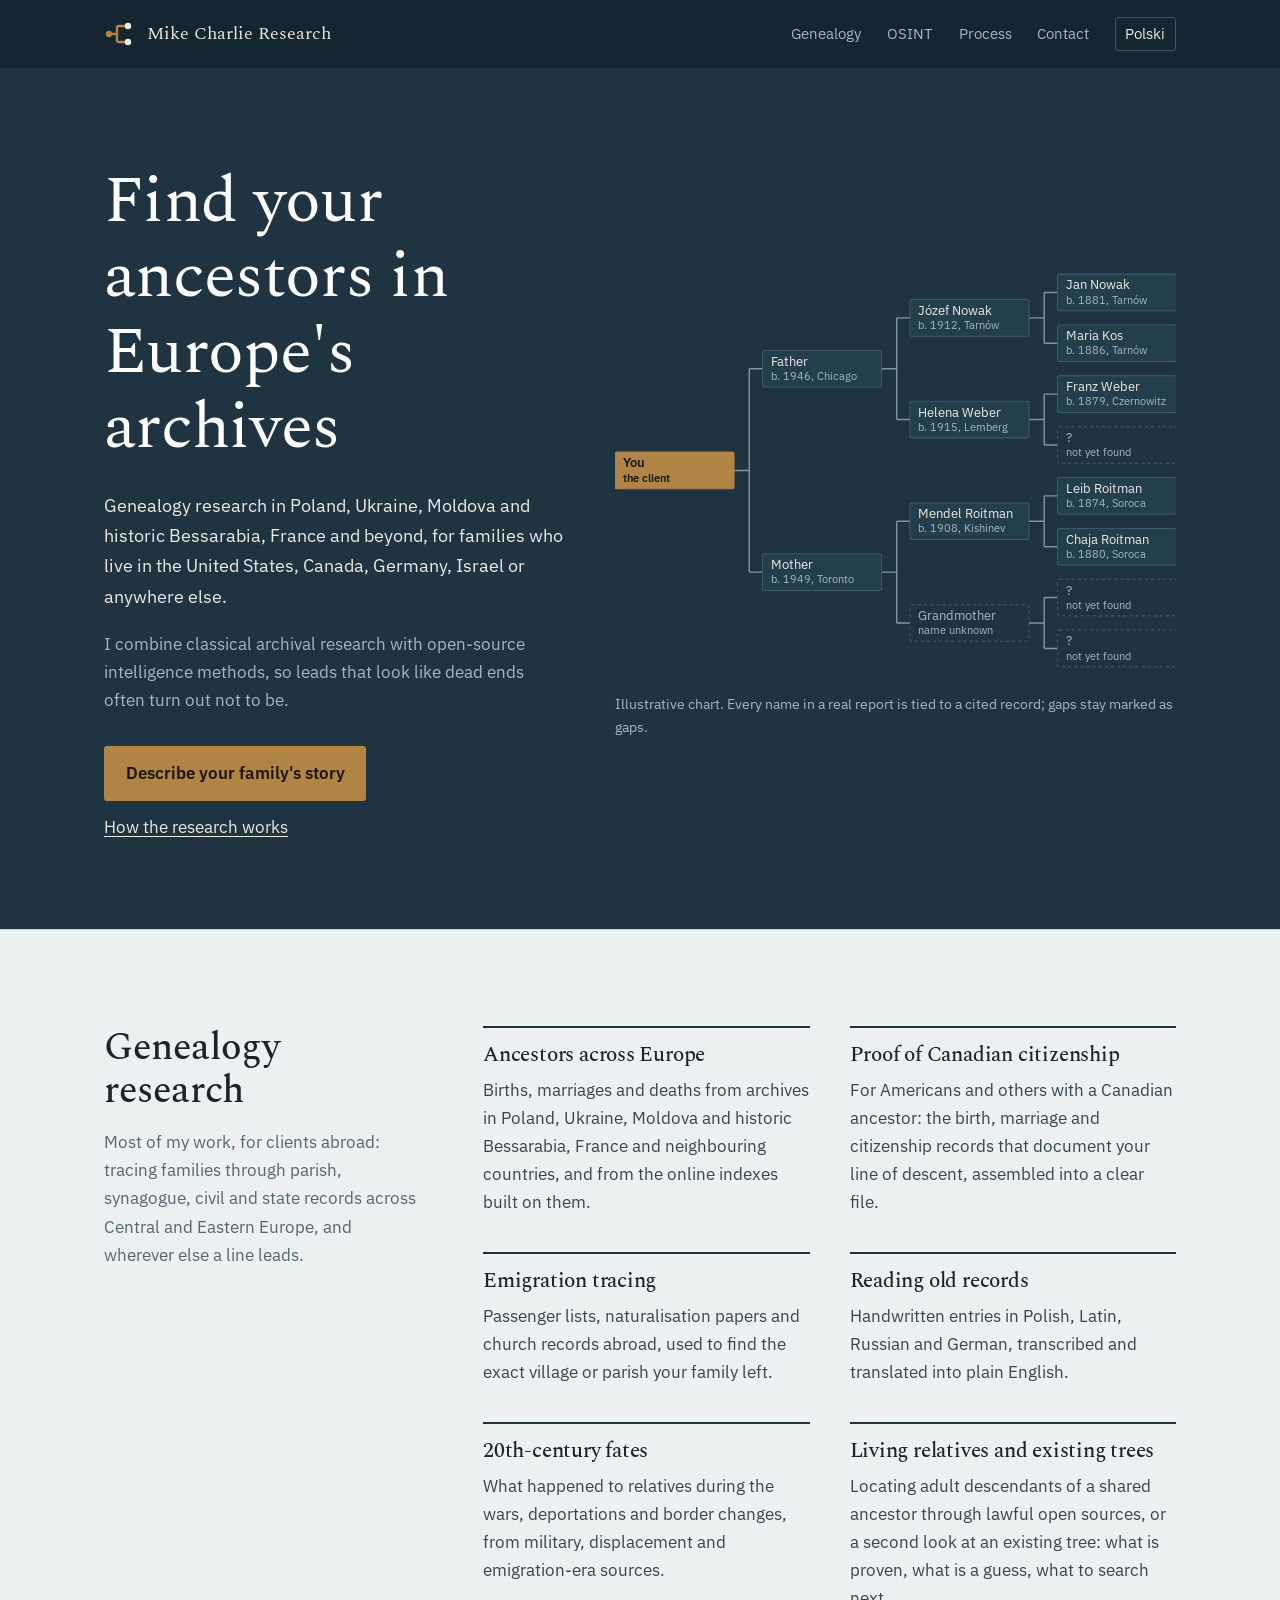
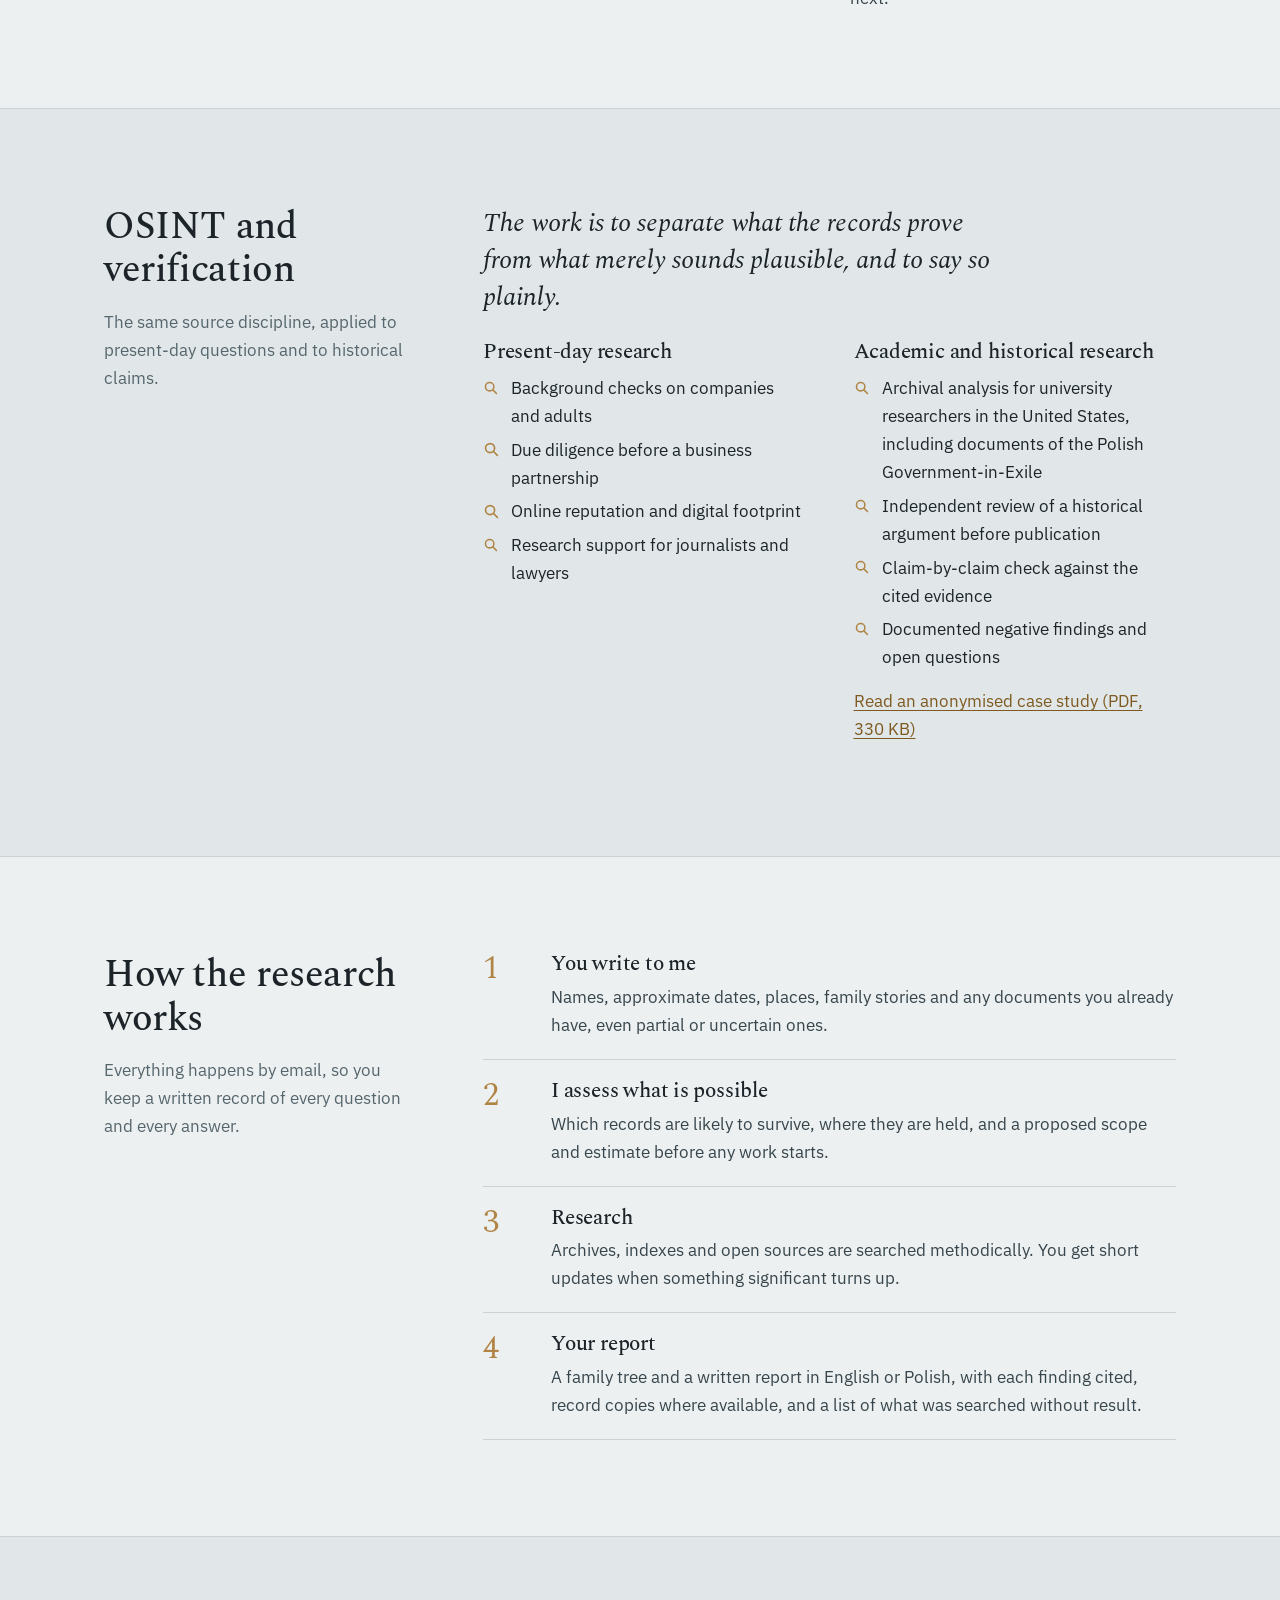
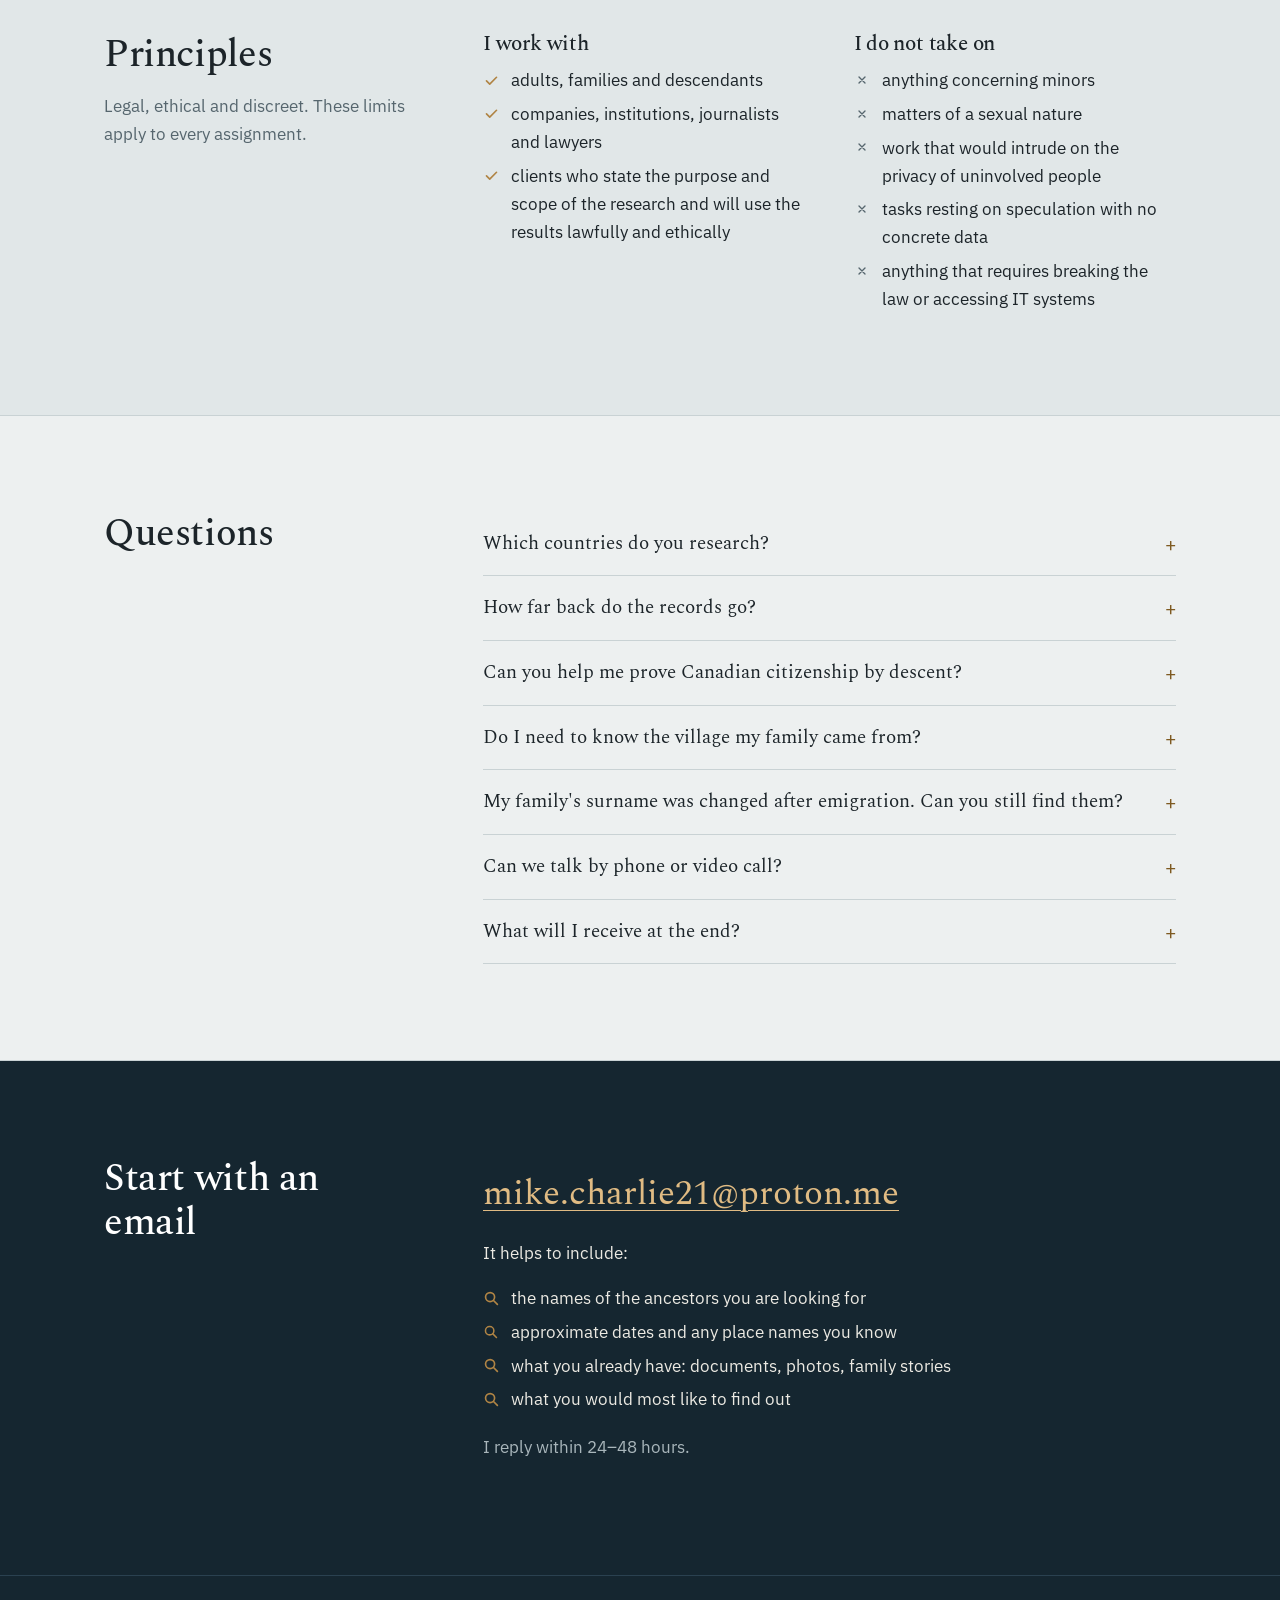
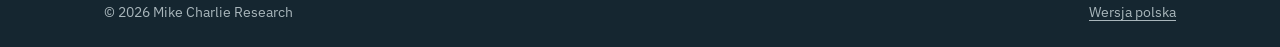
==== commit 02d424d5: "Replace bullets with small line icons: magnifier, check, cross Co-Authored-By: Claude Opus 5.5 <nore" ====
--- a/index.html
+++ b/index.html
@@ -3,6 +3,7 @@
 <head>
   <meta charset="utf-8">
   <meta name="viewport" content="width=device-width, initial-scale=1">
+  <meta name="google-site-verification" content="2F_pTVGXEuFF2f7Jn3d5eMqypH66WBDVEzNMgGzVhtg">
   <title>Eastern European Genealogy Research | Mike Charlie Research</title>
   <meta name="description" content="Find your ancestors in Poland, Ukraine, Moldova (Bessarabia), France and beyond. Archival genealogy research, Canadian citizenship-by-descent records, OSINT.">
   <link rel="canonical" href="https://osintinvestigator.github.io/osint/">
@@ -202,7 +203,7 @@
           <div class="two">
             <div>
               <h3>Present-day research</h3>
-              <ul class="plain">
+              <ul class="plain ico search">
                 <li>Background checks on companies and adults</li>
                 <li>Due diligence before a business partnership</li>
                 <li>Online reputation and digital footprint</li>
@@ -211,7 +212,7 @@
             </div>
             <div>
               <h3>Academic and historical research</h3>
-              <ul class="plain">
+              <ul class="plain ico search">
                 <li>Archival analysis for university researchers in the United States, including documents of the Polish Government-in-Exile</li>
                 <li>Independent review of a historical argument before publication</li>
                 <li>Claim-by-claim check against the cited evidence</li>
@@ -260,7 +261,7 @@
         <div class="two">
           <div>
             <h3>I work with</h3>
-            <ul class="plain">
+            <ul class="plain ico yes">
               <li>adults, families and descendants</li>
               <li>companies, institutions, journalists and lawyers</li>
               <li>clients who state the purpose and scope of the research and will use the results lawfully and ethically</li>
@@ -268,7 +269,7 @@
           </div>
           <div>
             <h3>I do not take on</h3>
-            <ul class="plain">
+            <ul class="plain ico no">
               <li>anything concerning minors</li>
               <li>matters of a sexual nature</li>
               <li>work that would intrude on the privacy of uninvolved people</li>
@@ -326,7 +327,7 @@
         <div>
           <a class="mail" href="mailto:mike.charlie21@proton.me?subject=Genealogy%20research%20inquiry">mike.charlie21@proton.me</a>
           <p>It helps to include:</p>
-          <ul class="plain">
+          <ul class="plain ico search">
             <li>the names of the ancestors you are looking for</li>
             <li>approximate dates and any place names you know</li>
             <li>what you already have: documents, photos, family stories</li>
--- a/assets/styles.css
+++ b/assets/styles.css
@@ -106,6 +106,19 @@
 .plain li { margin: .35rem 0; max-width: 62ch; }
 .plain li::marker { color: var(--ochre); }
 
+/* small line icons in place of bullets; the icon says what kind of list it is */
+.plain.ico { list-style: none; padding-left: 0; }
+.plain.ico li { position: relative; padding-left: 1.75rem; }
+.plain.ico li::before {
+  content: ""; position: absolute; left: 0; top: .32em; width: 1.05rem; height: 1.05rem;
+  background: var(--ochre);
+  -webkit-mask: var(--ico) center / contain no-repeat; mask: var(--ico) center / contain no-repeat;
+}
+.plain.search { --ico: url("data:image/svg+xml,%3Csvg xmlns='http://www.w3.org/2000/svg' viewBox='0 0 24 24' fill='none' stroke='%23000' stroke-width='2.3' stroke-linecap='round'%3E%3Ccircle cx='10' cy='10' r='6.3'/%3E%3Cpath d='M14.8 14.8l5.4 5.4'/%3E%3C/svg%3E"); }
+.plain.yes { --ico: url("data:image/svg+xml,%3Csvg xmlns='http://www.w3.org/2000/svg' viewBox='0 0 24 24' fill='none' stroke='%23000' stroke-width='2.3' stroke-linecap='round' stroke-linejoin='round'%3E%3Cpath d='M5 12.5l4.5 4.5L19 7.5'/%3E%3C/svg%3E"); }
+.plain.no { --ico: url("data:image/svg+xml,%3Csvg xmlns='http://www.w3.org/2000/svg' viewBox='0 0 24 24' fill='none' stroke='%23000' stroke-width='2' stroke-linecap='round'%3E%3Cpath d='M7.5 7.5l9 9M16.5 7.5l-9 9'/%3E%3C/svg%3E"); }
+.plain.no li::before { background: var(--muted); }
+
 /* process: a real sequence, so it is numbered */
 .steps { list-style: none; counter-reset: s; margin: 0; padding: 0; }
 .steps li { counter-increment: s; display: grid; grid-template-columns: 3.25rem 1fr; gap: 0 1rem; padding: 1.25rem 0; border-bottom: 1px solid var(--line); }
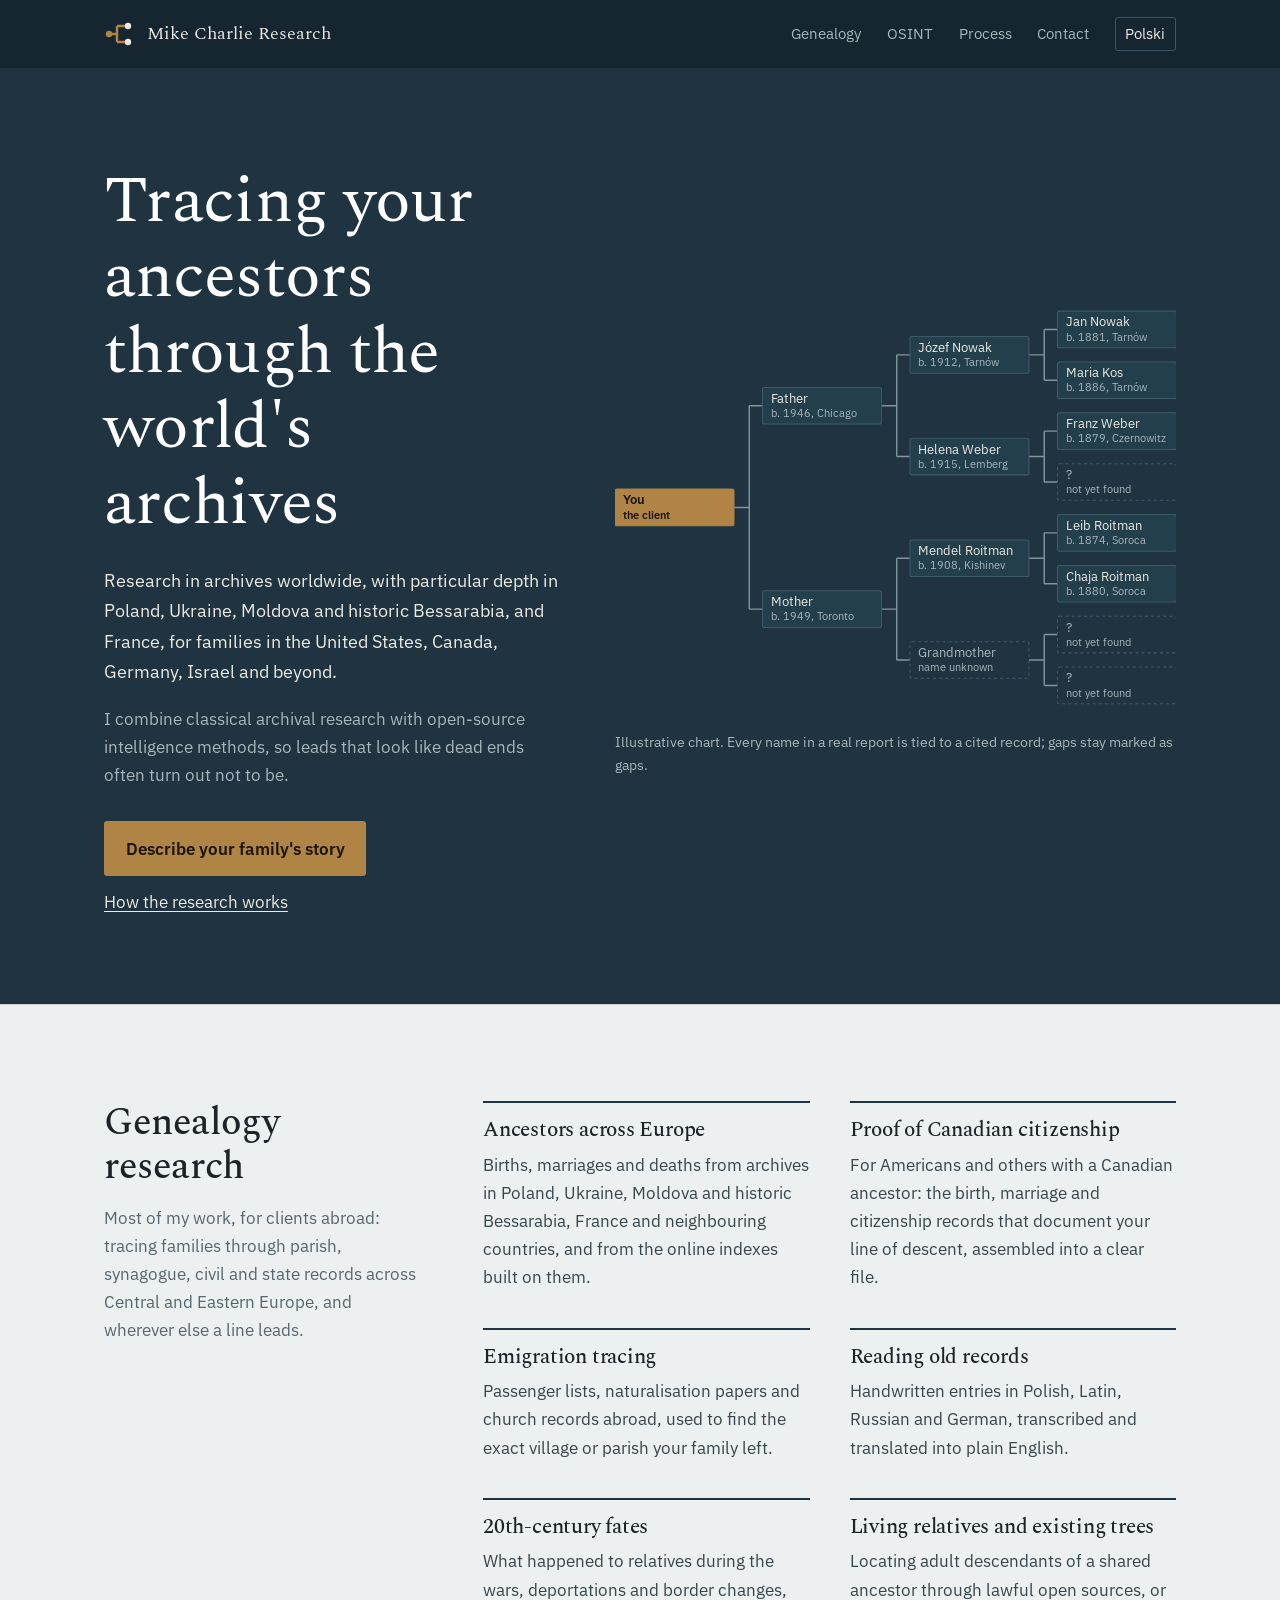
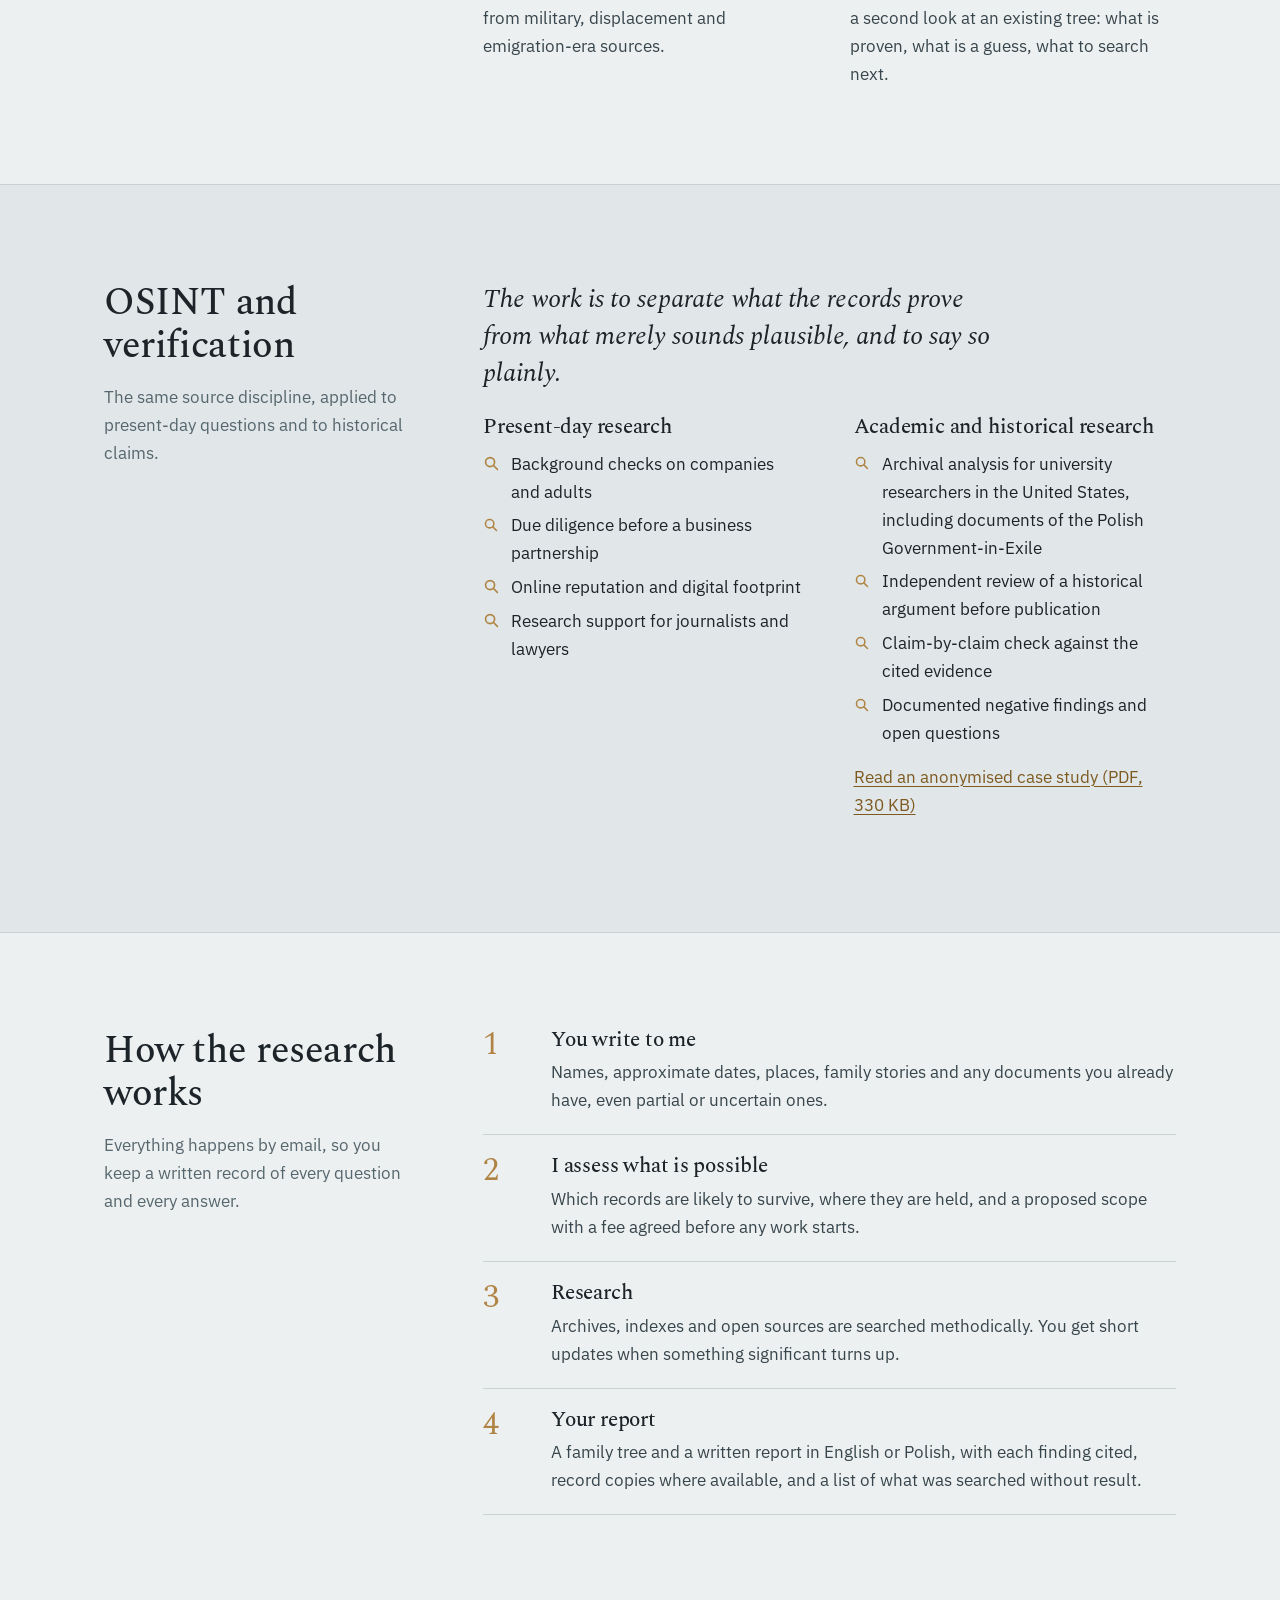
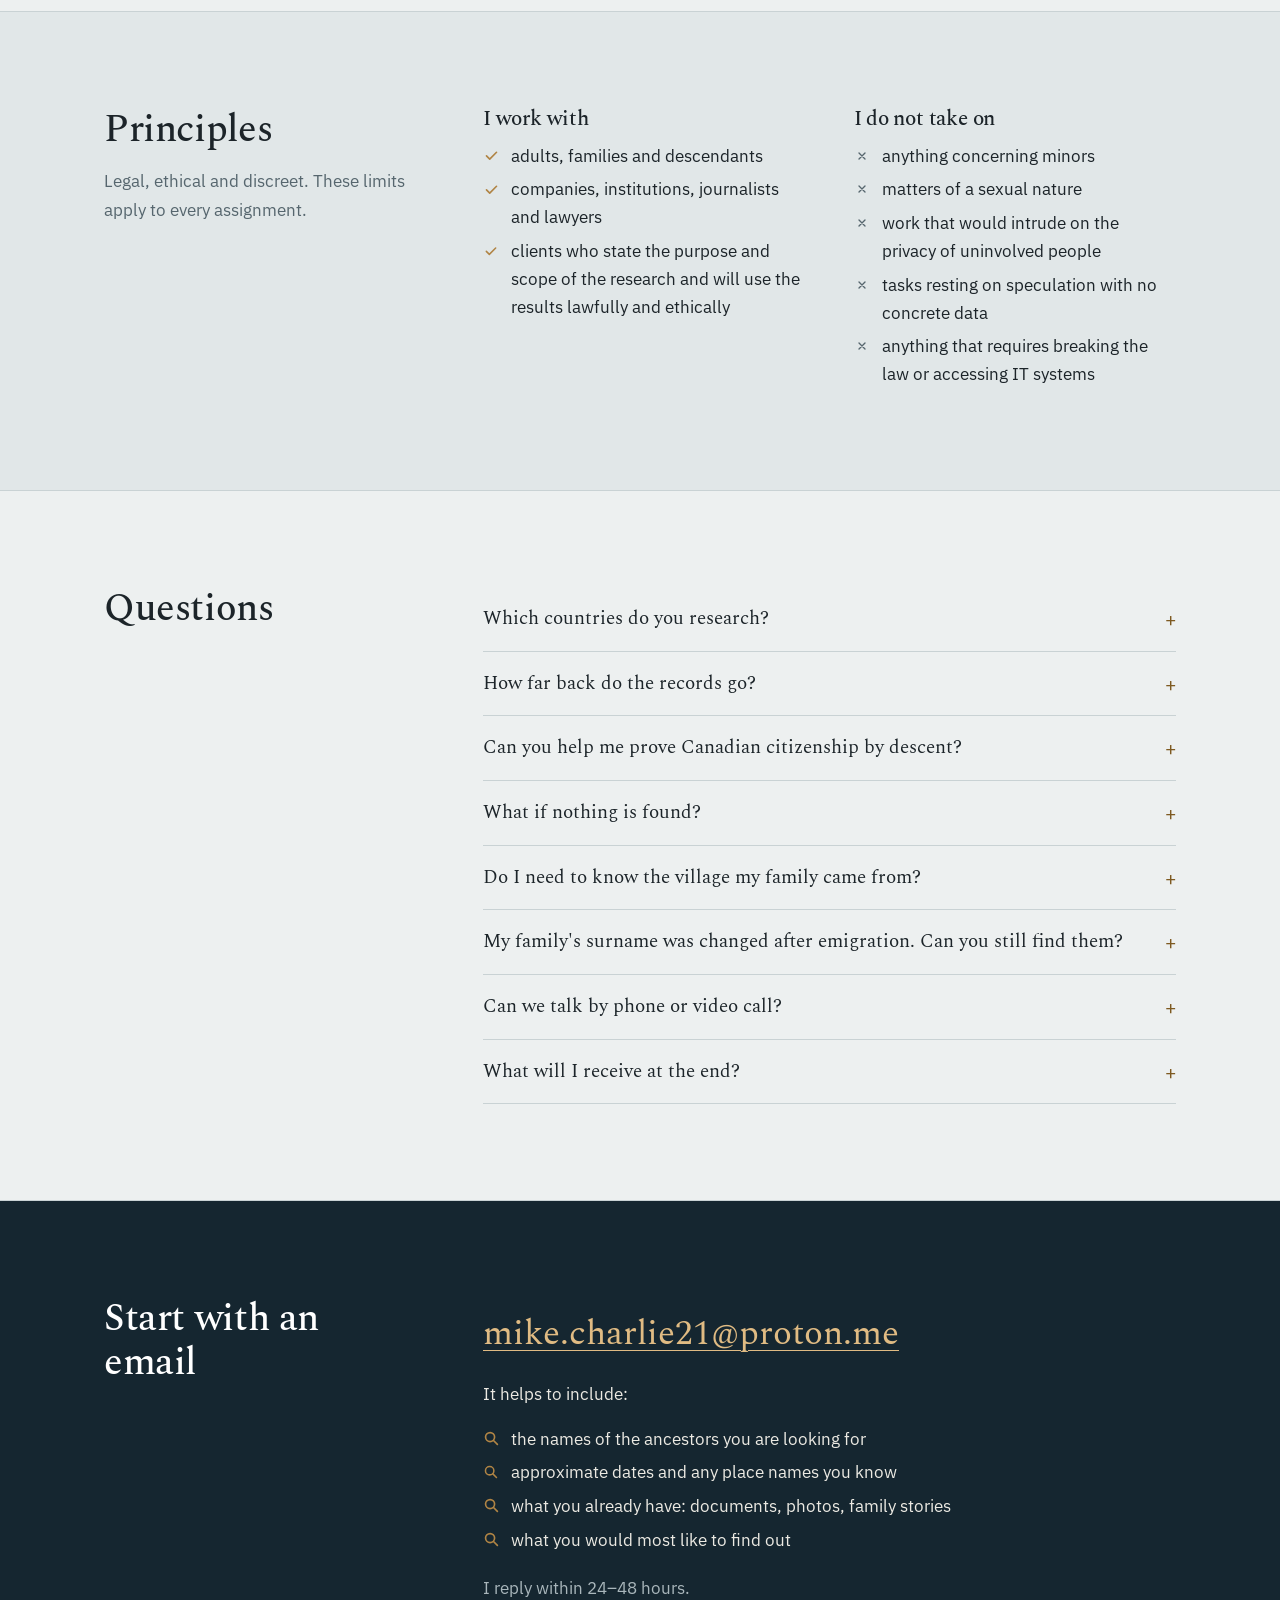
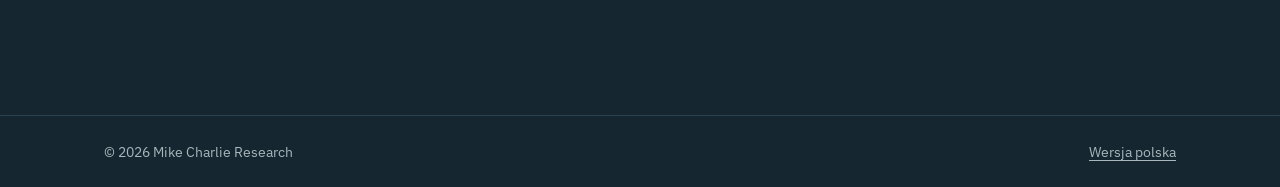
==== commit bc13ab38: "Worldwide headline, fee agreed upfront, 'nothing found' FAQ Co-Authored-By: Claude Opus 5.5 <noreply" ====
--- a/index.html
+++ b/index.html
@@ -5,7 +5,7 @@
   <meta name="viewport" content="width=device-width, initial-scale=1">
   <meta name="google-site-verification" content="2F_pTVGXEuFF2f7Jn3d5eMqypH66WBDVEzNMgGzVhtg">
   <title>Eastern European Genealogy Research | Mike Charlie Research</title>
-  <meta name="description" content="Find your ancestors in Poland, Ukraine, Moldova (Bessarabia), France and beyond. Archival genealogy research, Canadian citizenship-by-descent records, OSINT.">
+  <meta name="description" content="Ancestor research in archives worldwide, in depth for Poland, Ukraine, Moldova (Bessarabia) and France. Canadian citizenship-by-descent records, OSINT.">
   <link rel="canonical" href="https://osintinvestigator.github.io/osint/">
   <link rel="alternate" hreflang="en" href="https://osintinvestigator.github.io/osint/">
   <link rel="alternate" hreflang="pl" href="https://osintinvestigator.github.io/osint/pl/">
@@ -16,7 +16,7 @@
   <meta property="og:type" content="website">
   <meta property="og:site_name" content="Mike Charlie Research">
   <meta property="og:title" content="Eastern European Genealogy Research | Mike Charlie Research">
-  <meta property="og:description" content="Ancestor research in the archives of Poland, Ukraine, Moldova, France and beyond, for families in the US, Canada, Germany and Israel. Every finding tied to a cited record.">
+  <meta property="og:description" content="Ancestor research in archives worldwide, in depth for Poland, Ukraine, Moldova and France, for families in the US, Canada, Germany and Israel. Every finding tied to a cited record.">
   <meta property="og:url" content="https://osintinvestigator.github.io/osint/">
   <meta property="og:image" content="https://osintinvestigator.github.io/osint/assets/og-image.png">
   <meta property="og:image:width" content="1200">
@@ -46,7 +46,7 @@
         "logo": "https://osintinvestigator.github.io/osint/assets/apple-touch-icon.png",
         "image": "https://osintinvestigator.github.io/osint/assets/og-image.png",
         "email": "mike.charlie21@proton.me",
-        "description": "Genealogy research in European archives, especially Poland, Ukraine, Moldova (historic Bessarabia) and France, for clients in the United States, Canada, Germany and Israel. Lineage documentation for proof of Canadian citizenship by descent, archival research for academics, historical source verification and open-source intelligence (OSINT).",
+        "description": "Genealogy research in archives worldwide, especially Poland, Ukraine, Moldova (historic Bessarabia) and France, for clients in the United States, Canada, Germany and Israel. Lineage documentation for proof of Canadian citizenship by descent, archival research for academics, historical source verification and open-source intelligence (OSINT).",
         "areaServed": "Worldwide",
         "availableLanguage": ["English", "Polish"],
         "knowsAbout": ["Eastern European genealogy", "Polish genealogy", "Ukrainian genealogy", "Bessarabia genealogy", "Moldovan genealogy", "Jewish genealogy", "French genealogy", "Canadian citizenship by descent", "Polish Government-in-Exile", "Archival research", "Metrical books", "Emigration records", "Historical source verification", "Open-source intelligence"],
@@ -81,6 +81,8 @@
            "acceptedAnswer": {"@type": "Answer", "text": "It depends on the country and the parish or congregation. In Poland many Catholic parish registers survive from the 17th or 18th century; in former Russian Empire territories such as Bessarabia most surviving metrical books date from the 19th century. Wars destroyed some collections, so I tell you what is likely to survive before any work begins."}},
           {"@type": "Question", "name": "Can you help me prove Canadian citizenship by descent?",
            "acceptedAnswer": {"@type": "Answer", "text": "Yes, on the research side. I find and document the birth, marriage and citizenship records that connect you to a Canadian ancestor, and assemble them into a clear lineage file. I do not give legal advice or submit applications; for that, work with an immigration lawyer or with IRCC directly."}},
+          {"@type": "Question", "name": "What if nothing is found?",
+           "acceptedAnswer": {"@type": "Answer", "text": "A negative result is a result too. Records do not always survive, but I search every place where traces could exist, and the report shows what was searched and where the trail ends. The fee is agreed before the search begins and does not depend on the outcome."}},
           {"@type": "Question", "name": "Do I need to know the village my family came from?",
            "acceptedAnswer": {"@type": "Answer", "text": "No. Finding the place of origin is often the first part of the job. Emigration, naturalisation, military and church records in the destination country frequently name the town or parish."}},
           {"@type": "Question", "name": "My family's surname was changed after emigration. Can you still find them?",
@@ -118,8 +120,8 @@
     <section class="hero">
       <div class="wrap">
         <div>
-          <h1>Find your ancestors in Europe's archives</h1>
-          <p class="lede">Genealogy research in Poland, Ukraine, Moldova and historic Bessarabia, France and beyond, for families who live in the United States, Canada, Germany, Israel or anywhere else.</p>
+          <h1>Tracing your ancestors through the world's archives</h1>
+          <p class="lede">Research in archives worldwide, with particular depth in Poland, Ukraine, Moldova and historic Bessarabia, and France, for families in the United States, Canada, Germany, Israel and beyond.</p>
           <p class="sub">I combine classical archival research with open-source intelligence methods, so leads that look like dead ends often turn out not to be.</p>
           <div class="cta-row">
             <a class="btn" href="#contact">Describe your family's story</a>
@@ -238,7 +240,7 @@
           </li>
           <li>
             <h3>I assess what is possible</h3>
-            <p>Which records are likely to survive, where they are held, and a proposed scope and estimate before any work starts.</p>
+            <p>Which records are likely to survive, where they are held, and a proposed scope with a fee agreed before any work starts.</p>
           </li>
           <li>
             <h3>Research</h3>
@@ -300,6 +302,10 @@
             <p>Yes, on the research side. I find and document the birth, marriage and citizenship records that connect you to a Canadian ancestor, and assemble them into a clear lineage file. I do not give legal advice or submit applications; for that, work with an immigration lawyer or with IRCC directly.</p>
           </details>
           <details>
+            <summary>What if nothing is found?</summary>
+            <p>A negative result is a result too. Records do not always survive, but I search every place where traces could exist, and the report shows what was searched and where the trail ends. The fee is agreed before the search begins and does not depend on the outcome.</p>
+          </details>
+          <details>
             <summary>Do I need to know the village my family came from?</summary>
             <p>No. Finding the place of origin is often the first part of the job. Emigration, naturalisation, military and church records in the destination country frequently name the town or parish.</p>
           </details>
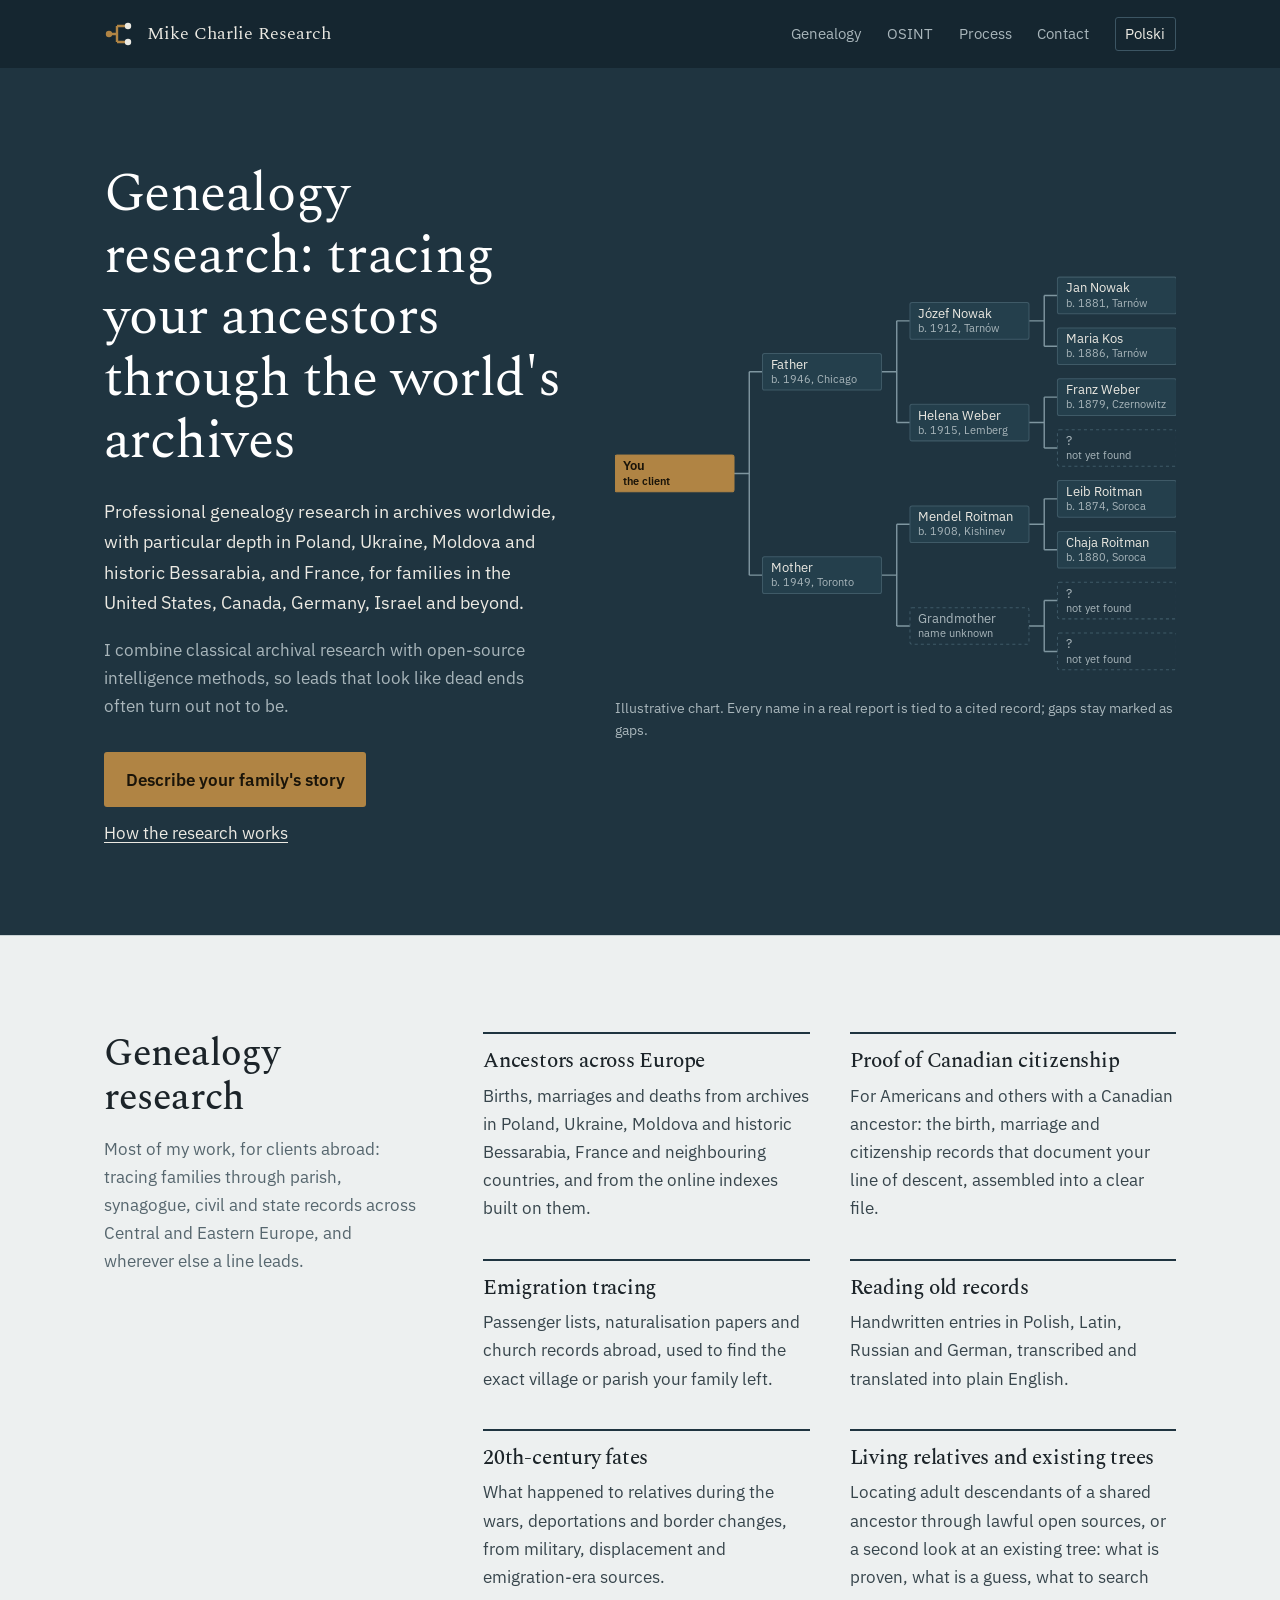
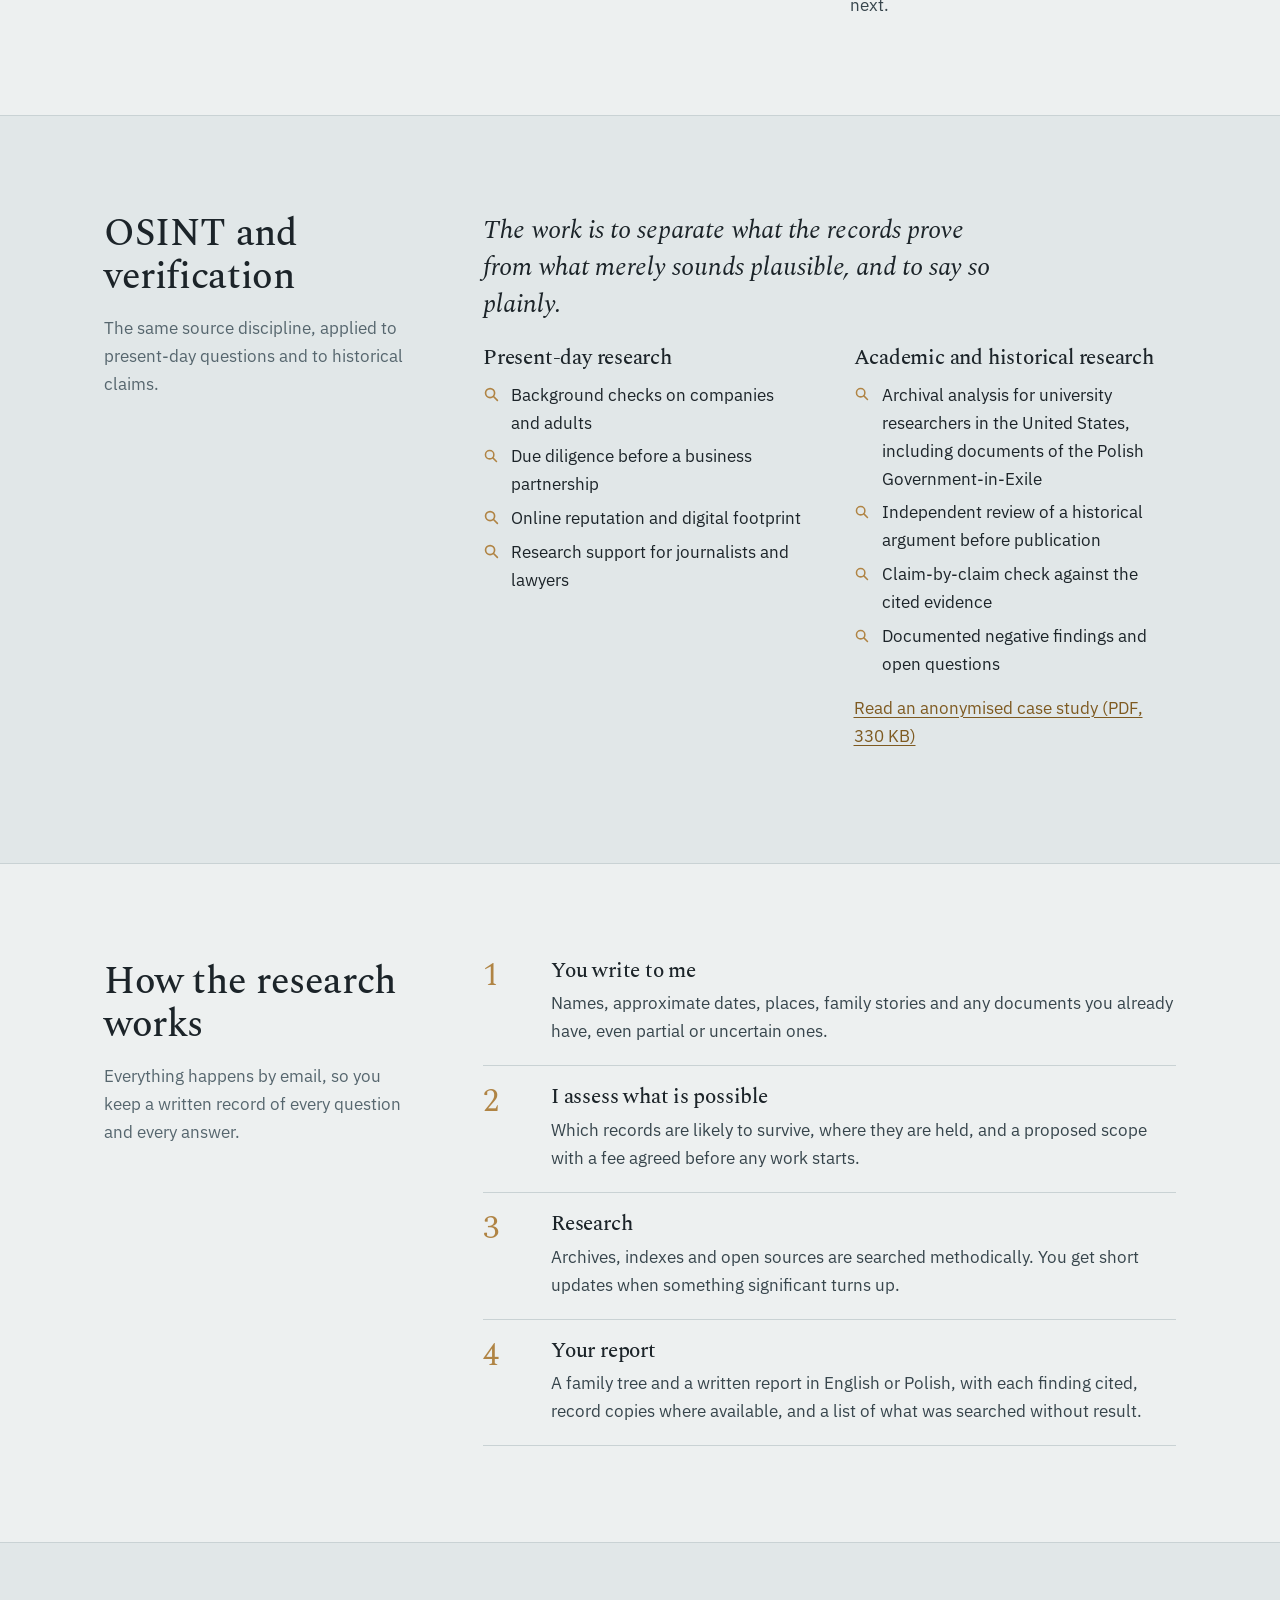
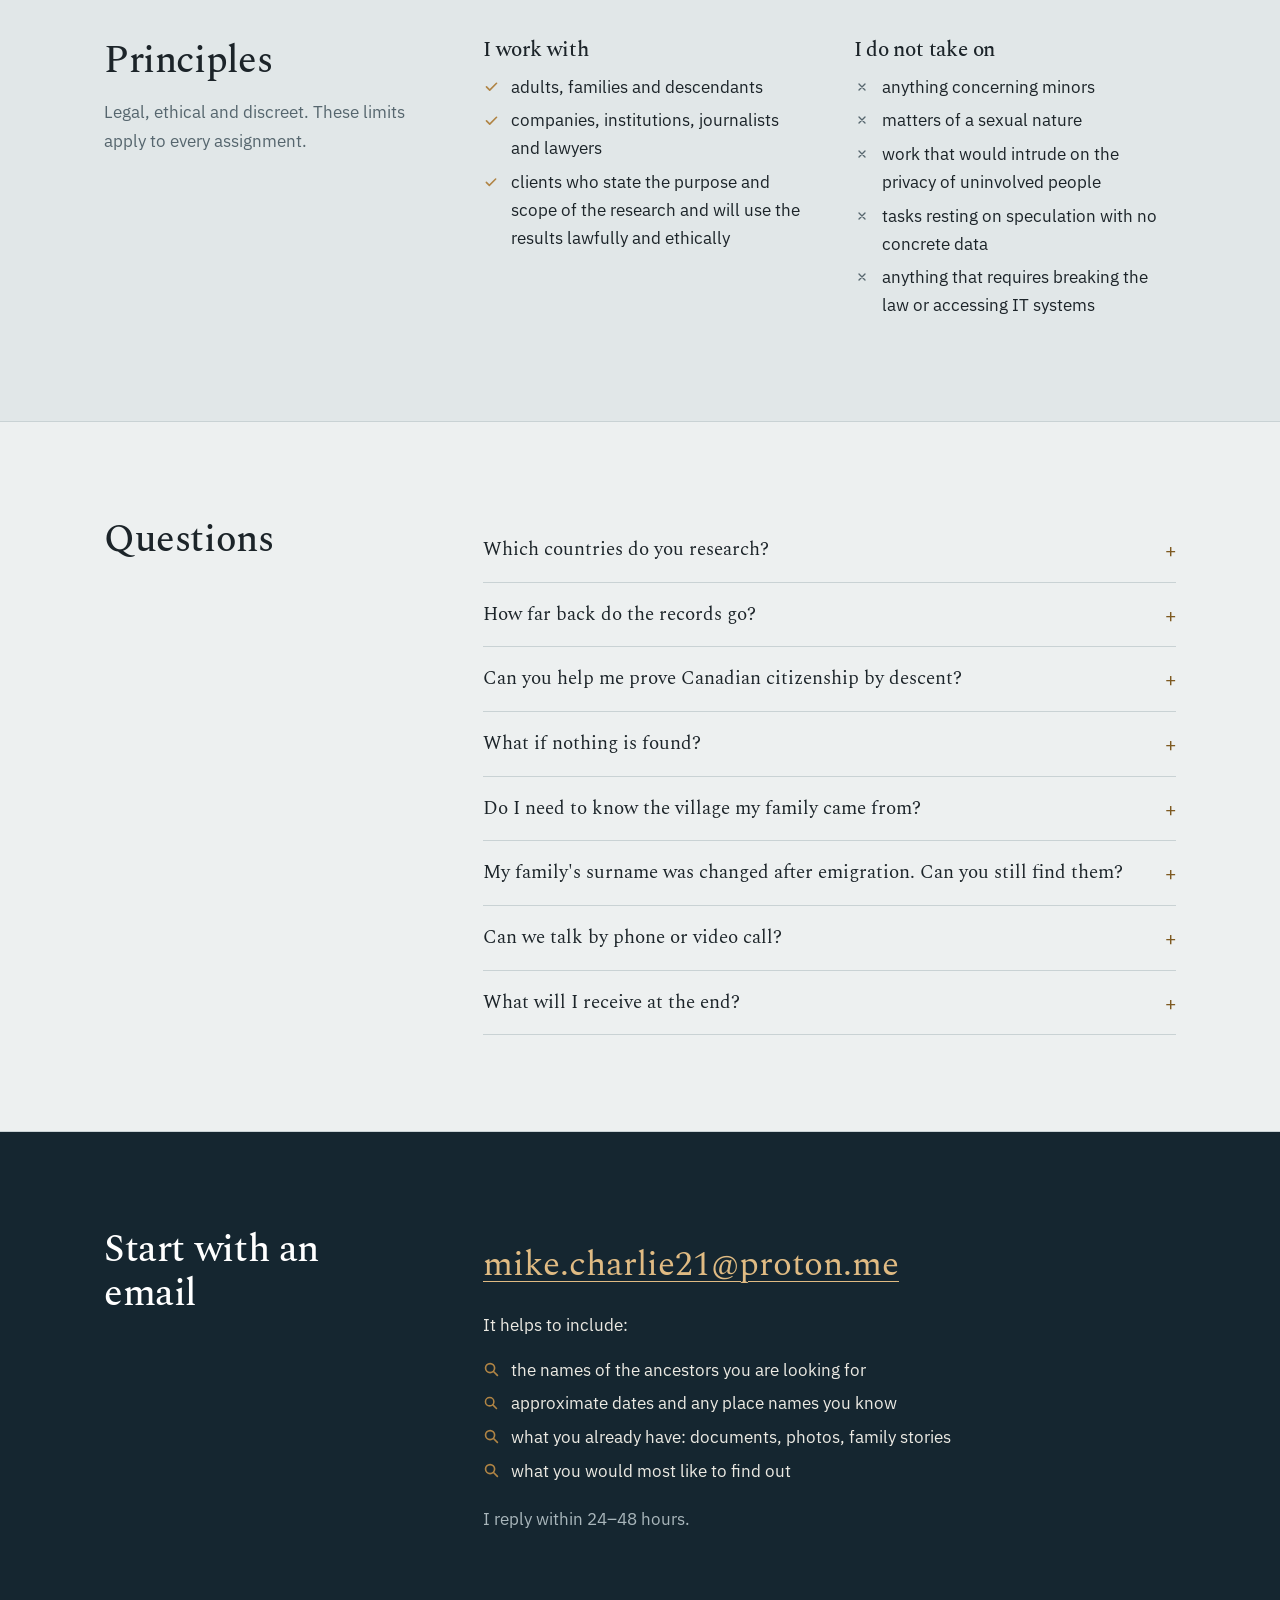
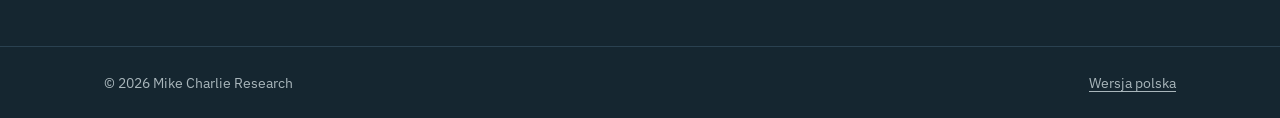
==== commit 819d5485: "Headline and titles: lead with genealogy keyword Co-Authored-By: Claude Opus 5.5 <noreply@anthropic." ====
--- a/index.html
+++ b/index.html
@@ -120,8 +120,8 @@
     <section class="hero">
       <div class="wrap">
         <div>
-          <h1>Tracing your ancestors through the world's archives</h1>
-          <p class="lede">Research in archives worldwide, with particular depth in Poland, Ukraine, Moldova and historic Bessarabia, and France, for families in the United States, Canada, Germany, Israel and beyond.</p>
+          <h1>Genealogy research: tracing your ancestors through the world's archives</h1>
+          <p class="lede">Professional genealogy research in archives worldwide, with particular depth in Poland, Ukraine, Moldova and historic Bessarabia, and France, for families in the United States, Canada, Germany, Israel and beyond.</p>
           <p class="sub">I combine classical archival research with open-source intelligence methods, so leads that look like dead ends often turn out not to be.</p>
           <div class="cta-row">
             <a class="btn" href="#contact">Describe your family's story</a>
--- a/assets/styles.css
+++ b/assets/styles.css
@@ -57,7 +57,7 @@
 /* ---------- hero ---------- */
 .hero { background: var(--ink); color: var(--on-ink); padding: clamp(3rem, 8vw, 6rem) 0 clamp(3rem, 7vw, 5.5rem); overflow: hidden; }
 .hero .wrap { display: grid; grid-template-columns: minmax(0, .9fr) minmax(0, 1.1fr); gap: clamp(2rem, 4vw, 3.5rem); align-items: center; }
-.hero h1 { color: #fff; max-width: 14ch; }
+.hero h1 { color: #fff; max-width: 20ch; font-size: clamp(2.1rem, 4.4vw, 3.35rem); }
 .hero .lede { font-size: 1.15rem; color: var(--on-ink); margin-top: 1.5rem; max-width: 46ch; }
 .hero .sub { color: var(--on-ink-muted); max-width: 46ch; }
 .cta-row { display: flex; flex-wrap: wrap; gap: .75rem 1.25rem; align-items: center; margin-top: 2rem; }
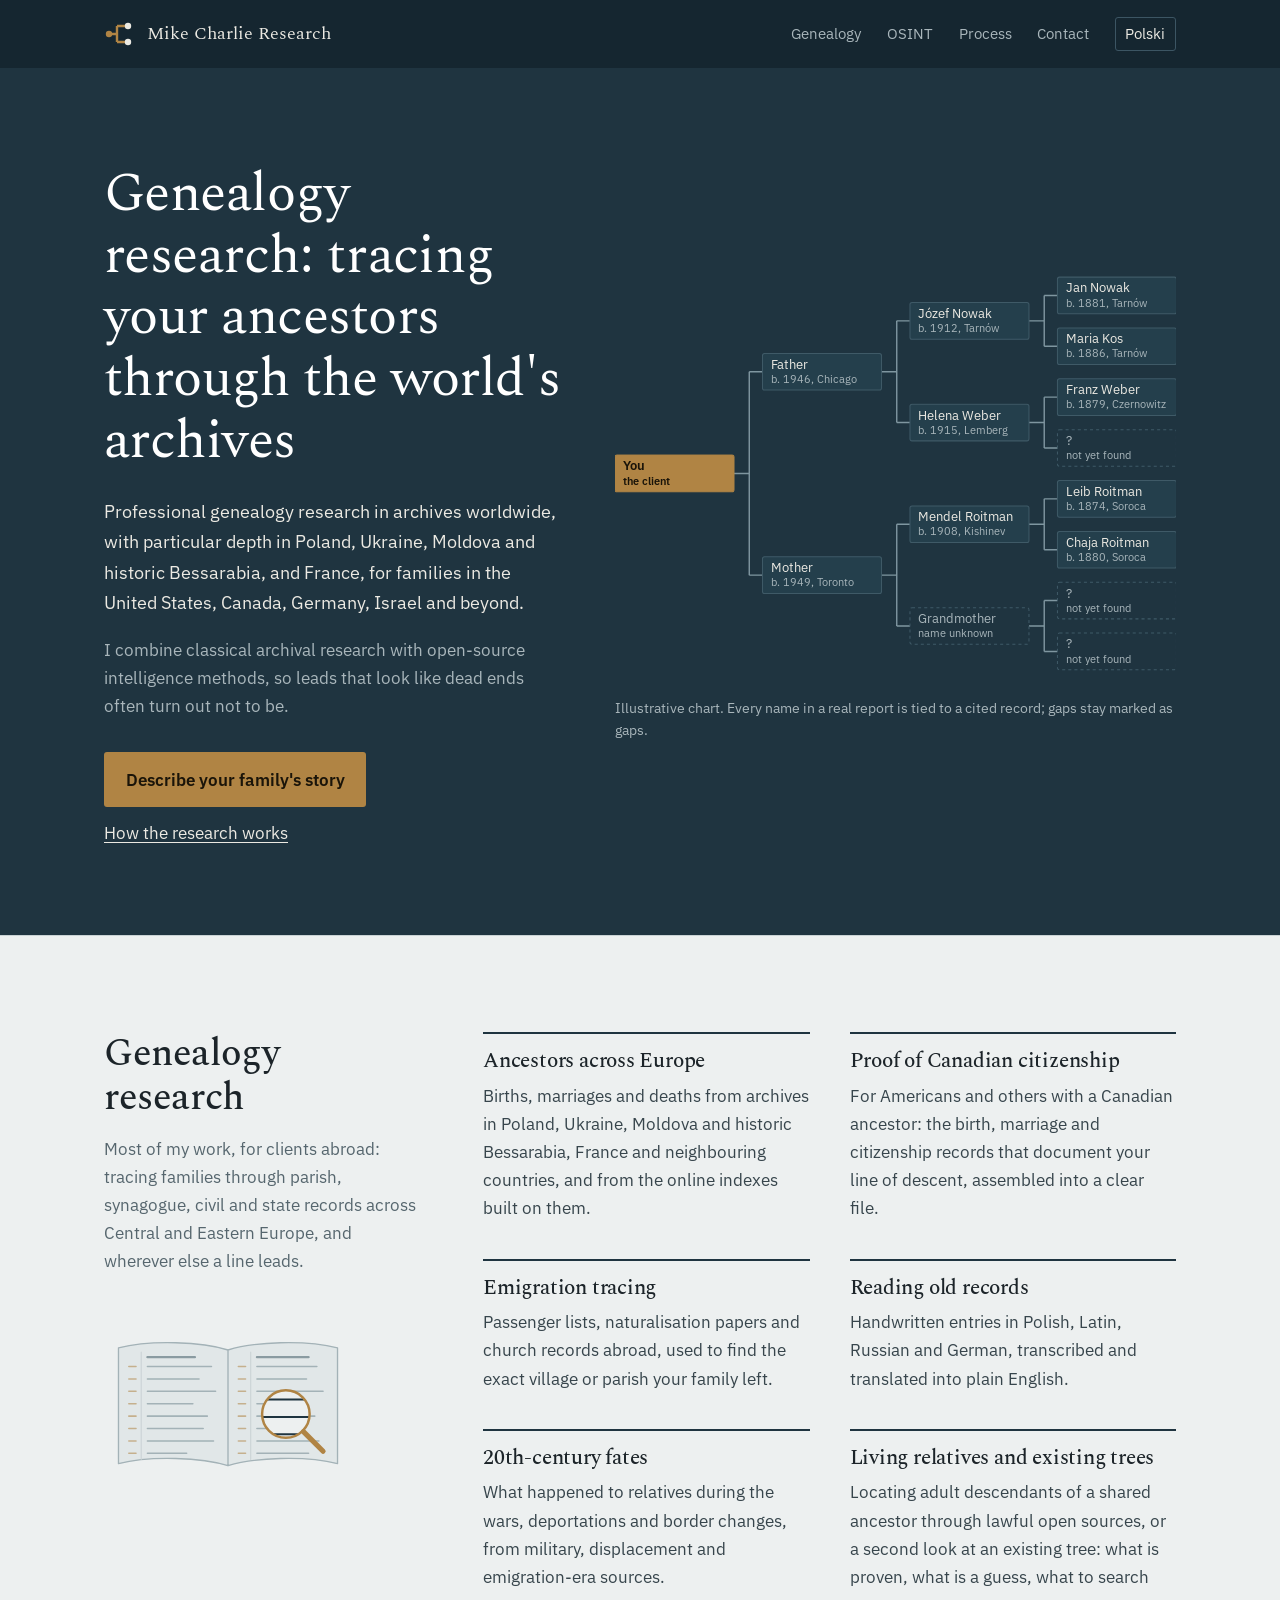
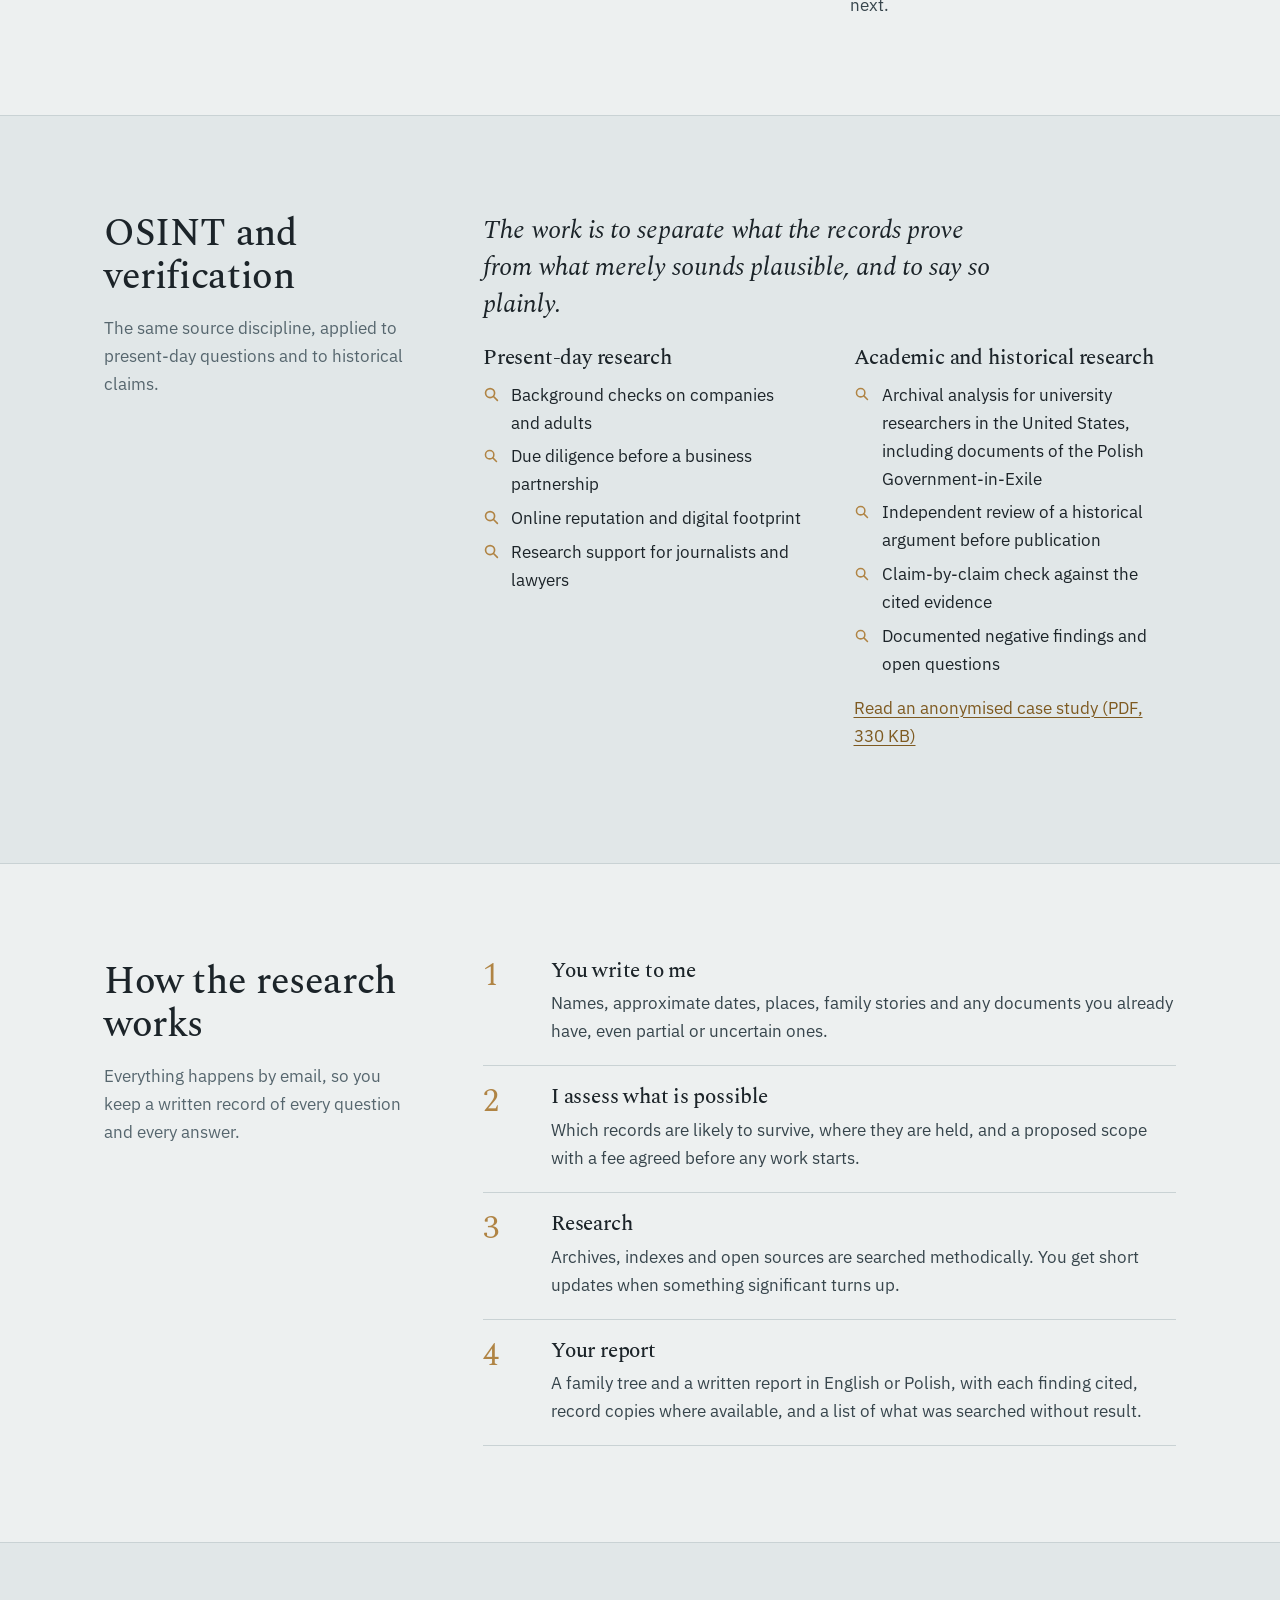
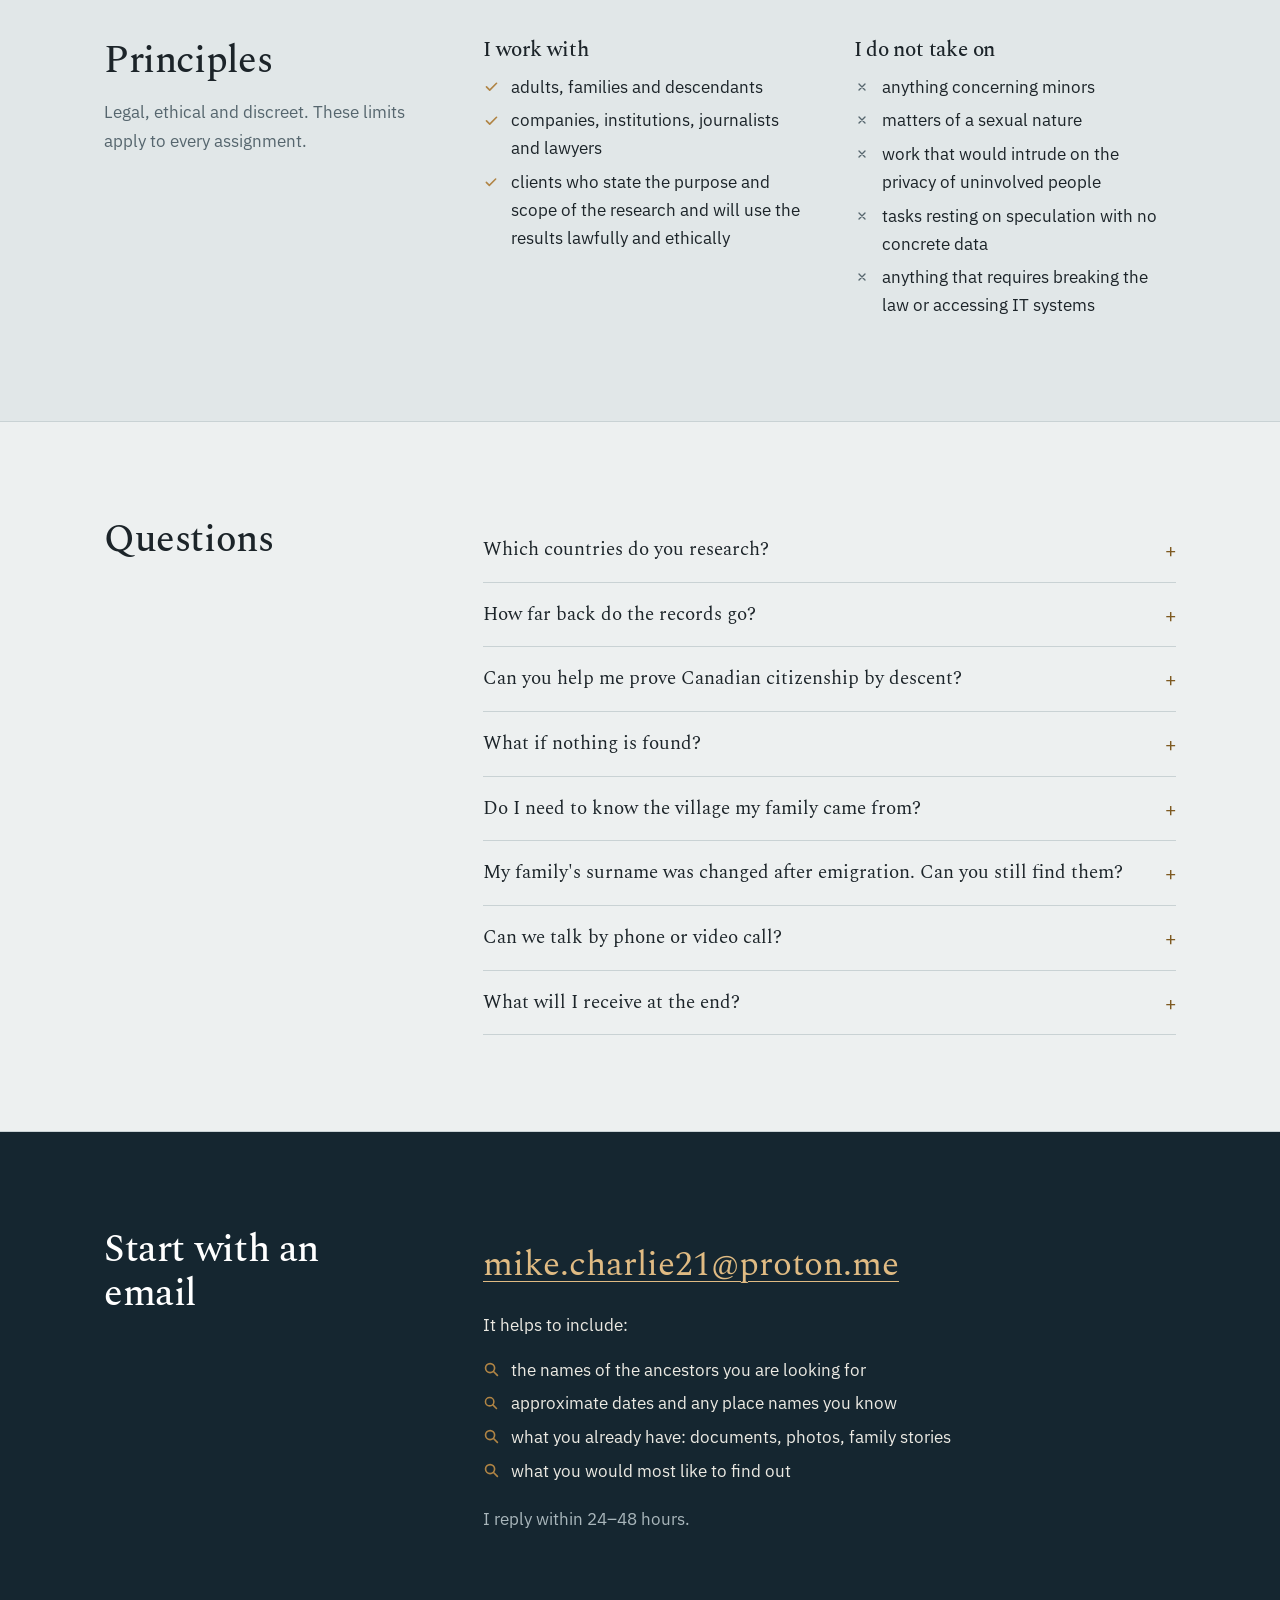
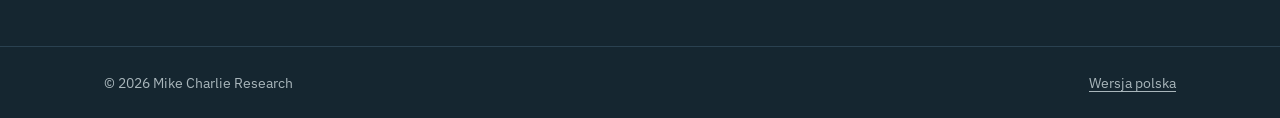
==== commit 0624ac01: "Add register-and-magnifier drawing under the genealogy intro Co-Authored-By: Claude Opus 5.5 <norepl" ====
--- a/index.html
+++ b/index.html
@@ -164,6 +164,7 @@
         <header>
           <h2>Genealogy research</h2>
           <p>Most of my work, for clients abroad: tracing families through parish, synagogue, civil and state records across Central and Eastern Europe, and wherever else a line leads.</p>
+          <svg class="art" viewBox="0 0 240 170" aria-hidden="true" focusable="false"><defs><clipPath id="lens"><circle cx="176" cy="92" r="23"/></clipPath></defs><path class="pg" d="M120 30C95 22 45 20 14 28V140C45 132 95 134 120 142ZM120 30C145 22 195 20 226 28V140C195 132 145 134 120 142Z"/><path class="rule" d="M36 32V136M142 32V136"/><path class="hd" d="M42 37H88M148 37H198"/><g class="tx"><path d="M42 46H104M148 46H206"/><path class="n" d="M24 46H31M130 46H137"/><path d="M42 58H92M148 58H196"/><path class="n" d="M24 58H31M130 58H137"/><path d="M42 70H108M148 70H212"/><path class="n" d="M24 70H31M130 70H137"/><path d="M42 82H86M148 82H190"/><path class="n" d="M24 82H31M130 82H137"/><path d="M42 94H100M148 94H204"/><path class="n" d="M24 94H31M130 94H137"/><path d="M42 106H96M148 106H184"/><path class="n" d="M24 106H31M130 106H137"/><path d="M42 118H106M148 118H208"/><path class="n" d="M24 118H31M130 118H137"/><path d="M42 130H80M148 130H198"/><path class="n" d="M24 130H31M130 130H137"/></g><circle class="glass" cx="176" cy="92" r="23"/><g clip-path="url(#lens)"><g class="tx zoom" transform="translate(176 92) scale(1.4) translate(-176 -92)"><path d="M42 46H104M148 46H206"/><path class="n" d="M24 46H31M130 46H137"/><path d="M42 58H92M148 58H196"/><path class="n" d="M24 58H31M130 58H137"/><path d="M42 70H108M148 70H212"/><path class="n" d="M24 70H31M130 70H137"/><path d="M42 82H86M148 82H190"/><path class="n" d="M24 82H31M130 82H137"/><path d="M42 94H100M148 94H204"/><path class="n" d="M24 94H31M130 94H137"/><path d="M42 106H96M148 106H184"/><path class="n" d="M24 106H31M130 106H137"/><path d="M42 118H106M148 118H208"/><path class="n" d="M24 118H31M130 118H137"/><path d="M42 130H80M148 130H198"/><path class="n" d="M24 130H31M130 130H137"/></g></g><circle class="rim" cx="176" cy="92" r="23"/><path class="handle" d="M193 109L212 128"/></svg>
         </header>
         <ul class="services">
           <li>
--- a/assets/styles.css
+++ b/assets/styles.css
@@ -152,3 +152,18 @@
 .site-foot { background: var(--ink-deep); color: var(--on-ink-muted); font-size: .9rem; border-top: 1px solid #2a4150; }
 .site-foot .wrap { display: flex; flex-wrap: wrap; justify-content: space-between; gap: .5rem 2rem; padding-top: 1.5rem; padding-bottom: 1.5rem; }
 .site-foot a { color: var(--on-ink-muted); }
+
+/* quiet drawing under a short section intro: a parish register under a magnifier */
+.split > header .art { display: block; width: min(100%, 15.5rem); margin-top: 2.75rem; }
+.art path, .art circle { fill: none; stroke-linecap: round; stroke-linejoin: round; }
+.art .pg { fill: var(--paper-2); stroke: #a3b2b7; stroke-width: 1.3; }
+.art .rule { stroke: var(--line); stroke-width: 1; }
+.art .hd { stroke: #8a9ba1; stroke-width: 2.2; }
+.art .tx path { stroke: #a3b2b7; stroke-width: 1.5; }
+.art .tx .n { stroke: var(--ochre); opacity: .55; }
+.art .glass { fill: var(--paper); }
+.art .zoom path { stroke: var(--ink); stroke-width: 1.4; }
+.art .zoom .n { stroke: var(--ochre-text); opacity: 1; }
+.art .rim { stroke: var(--ochre); stroke-width: 2.4; }
+.art .handle { stroke: var(--ochre); stroke-width: 5; }
+@media (max-width: 860px) { .split > header .art { display: none; } }
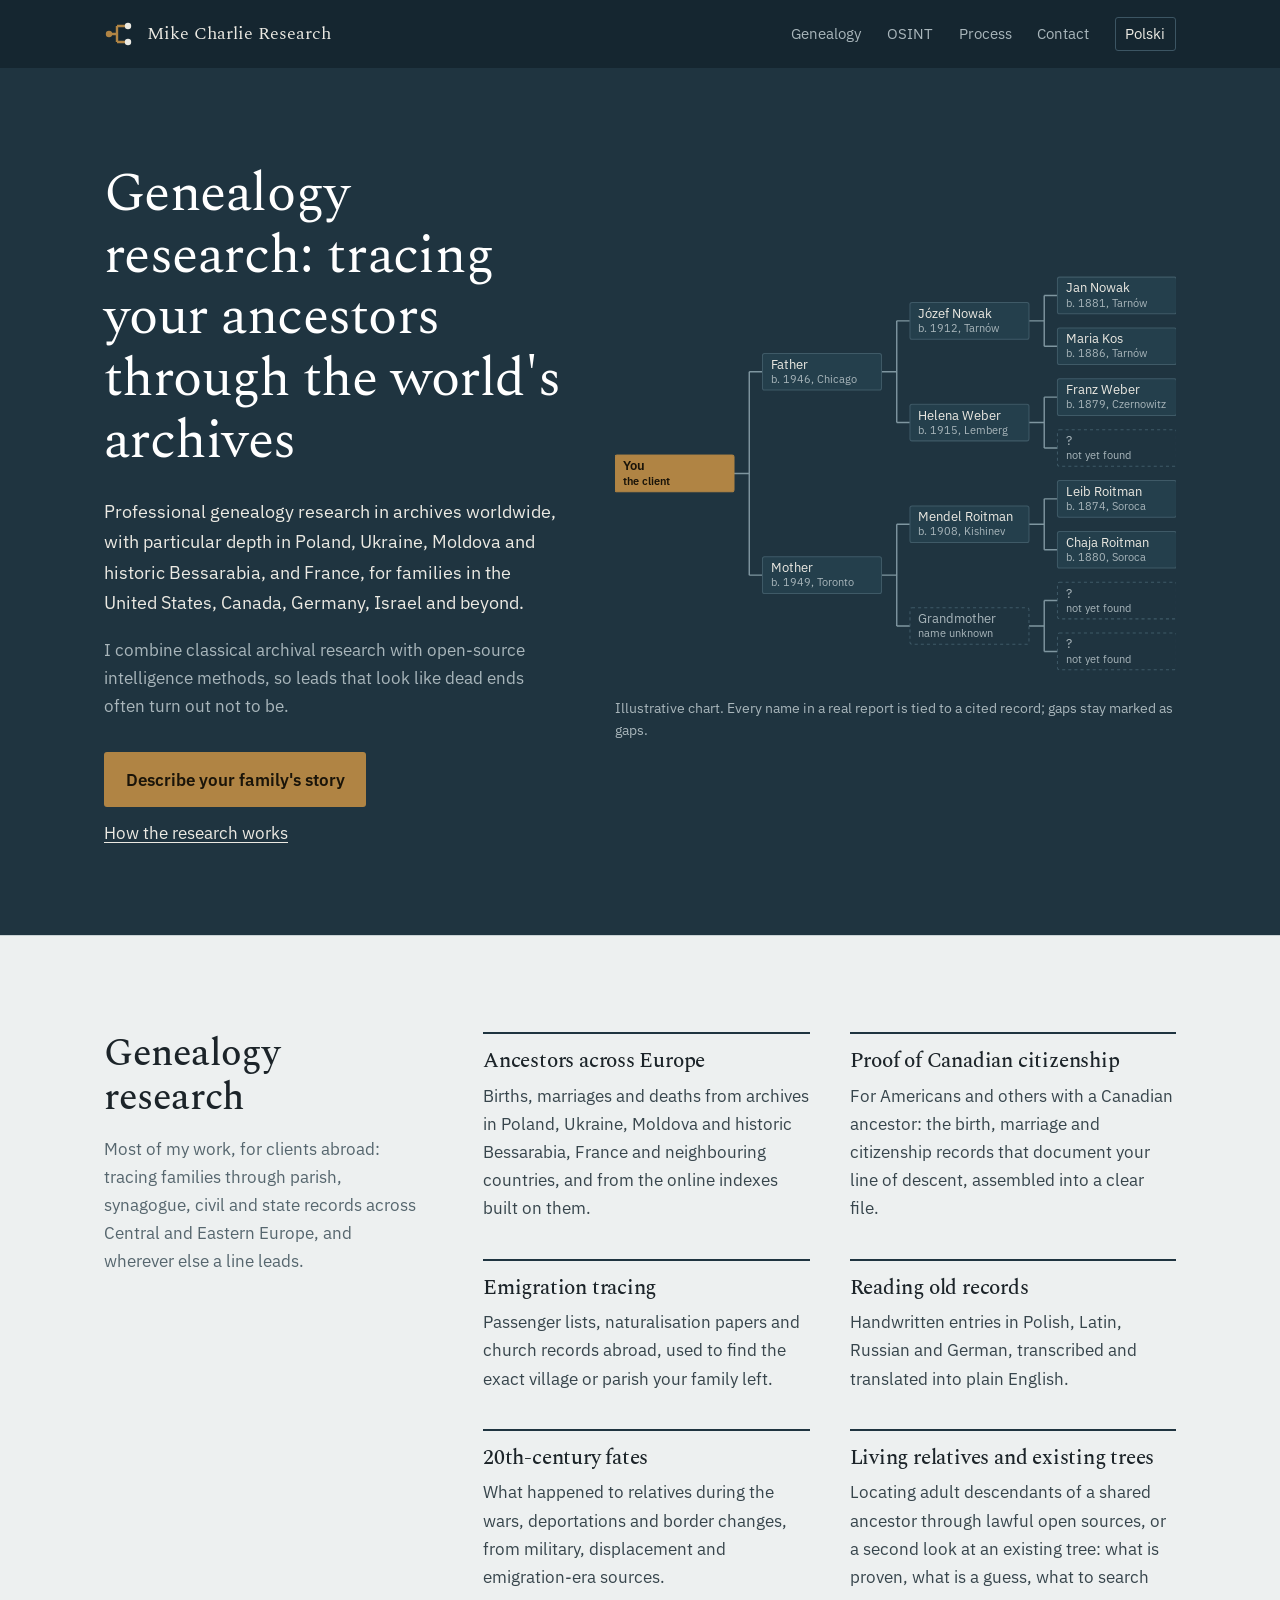
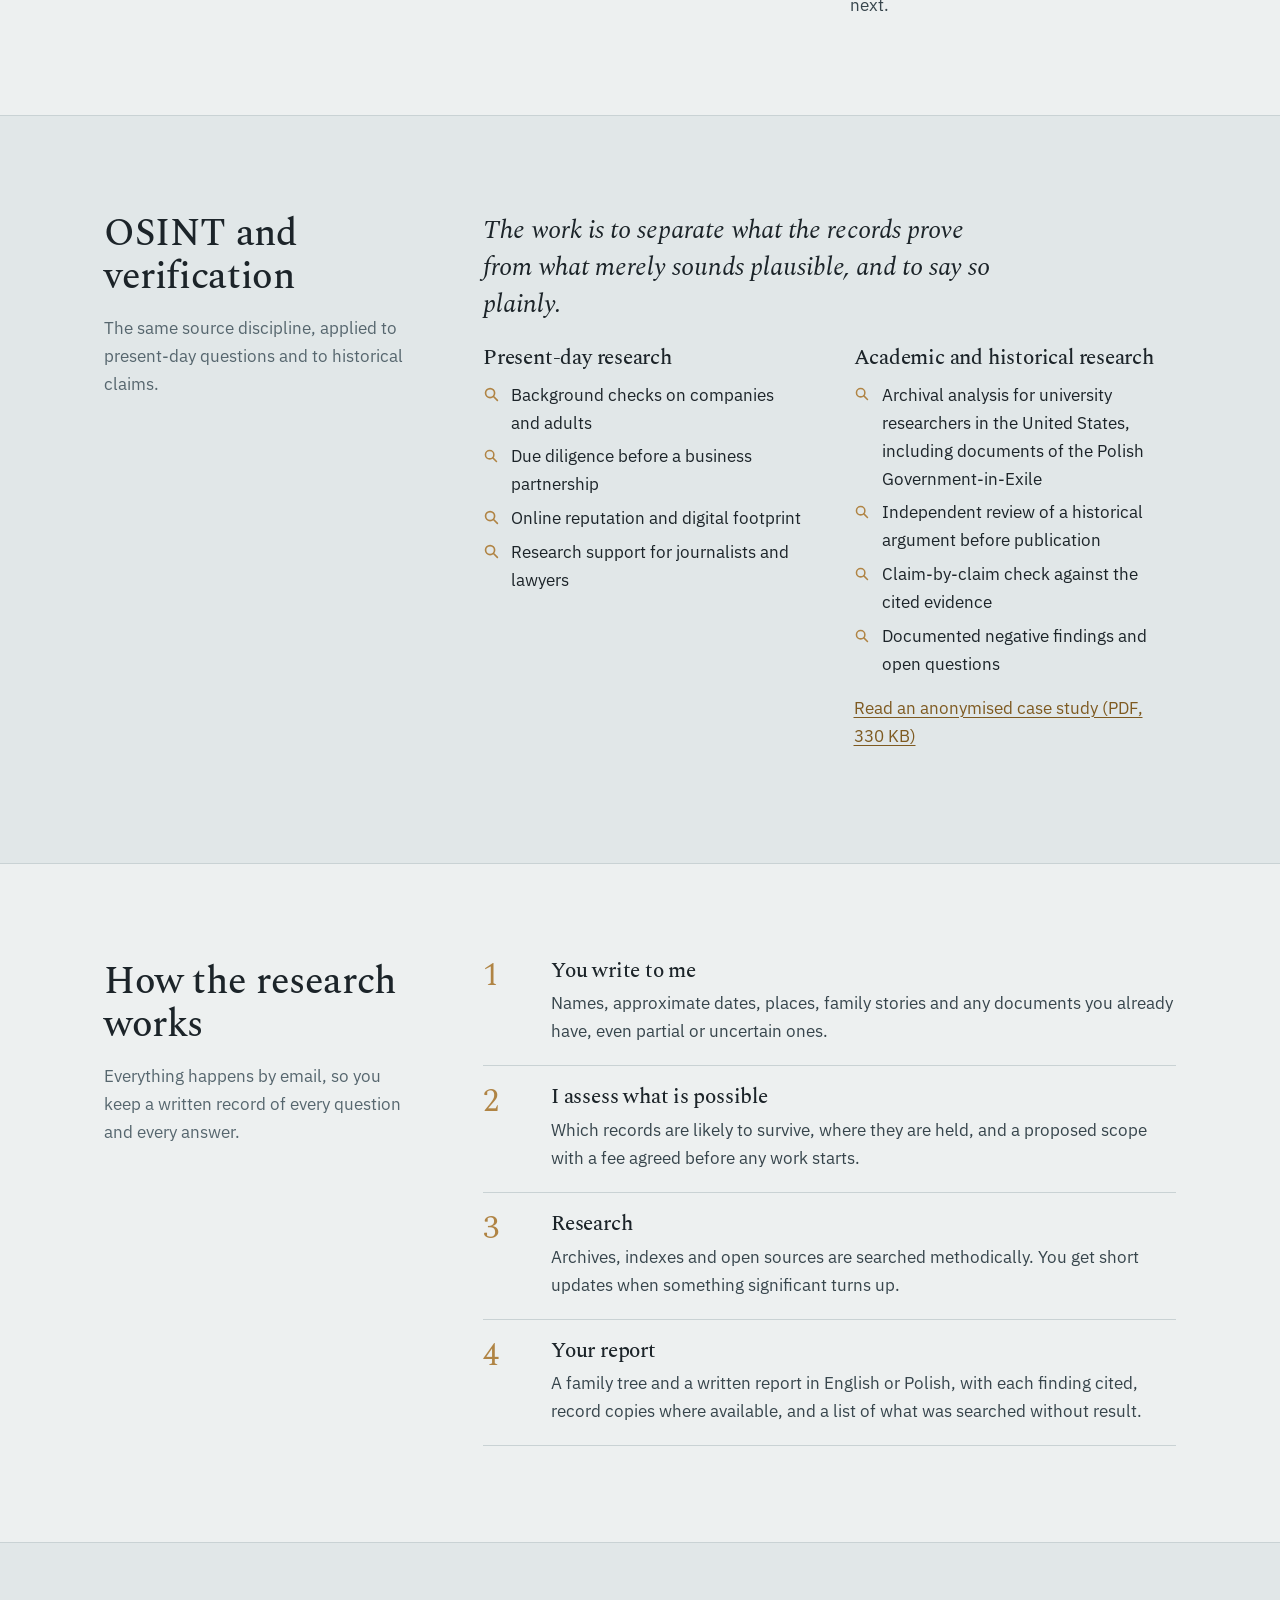
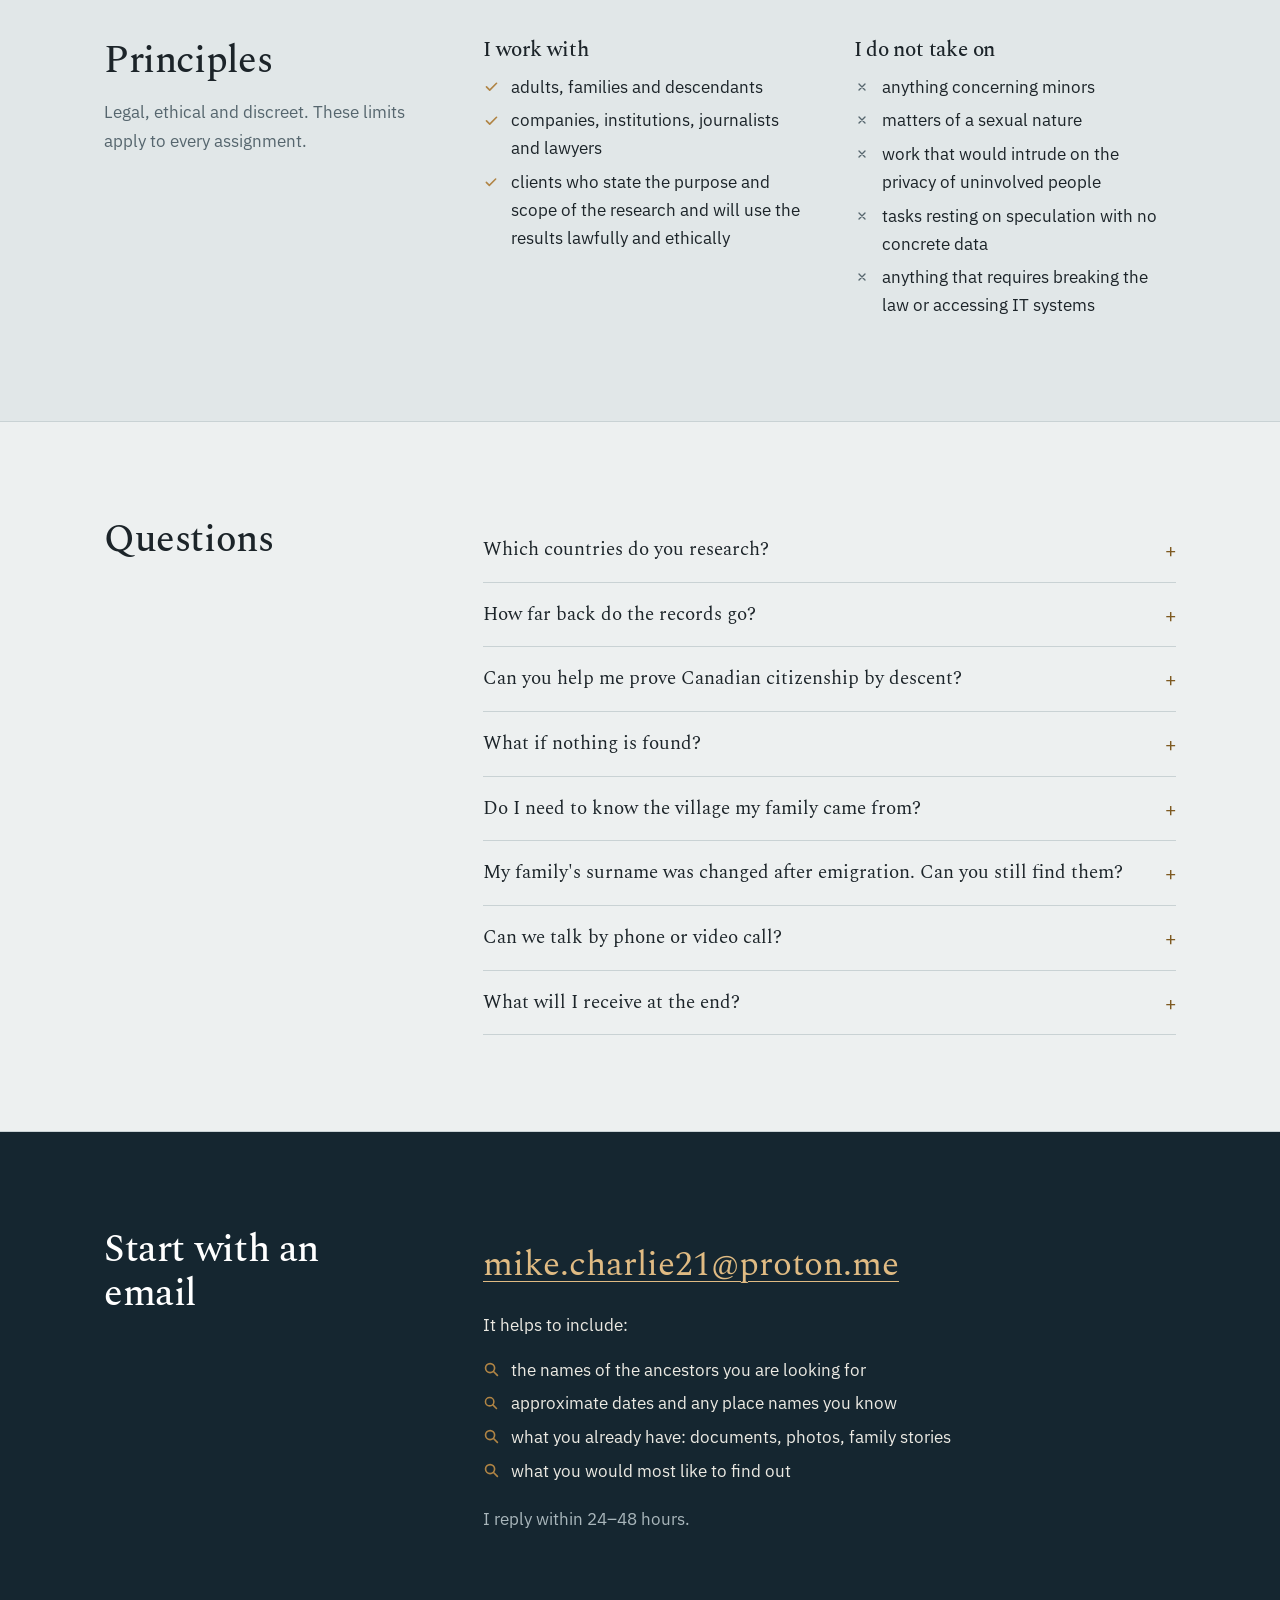
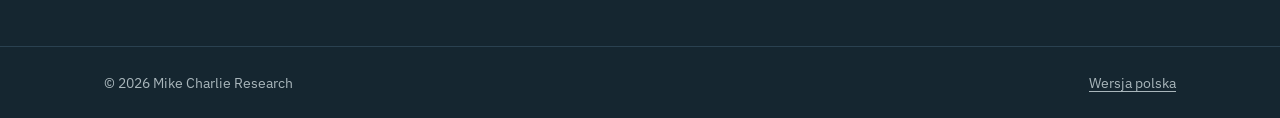
==== commit 4ac0a2a4: "Revert "Add register-and-magnifier drawing under the genealogy intro" This reverts commit 0624ac0.  " ====
--- a/index.html
+++ b/index.html
@@ -164,7 +164,6 @@
         <header>
           <h2>Genealogy research</h2>
           <p>Most of my work, for clients abroad: tracing families through parish, synagogue, civil and state records across Central and Eastern Europe, and wherever else a line leads.</p>
-          <svg class="art" viewBox="0 0 240 170" aria-hidden="true" focusable="false"><defs><clipPath id="lens"><circle cx="176" cy="92" r="23"/></clipPath></defs><path class="pg" d="M120 30C95 22 45 20 14 28V140C45 132 95 134 120 142ZM120 30C145 22 195 20 226 28V140C195 132 145 134 120 142Z"/><path class="rule" d="M36 32V136M142 32V136"/><path class="hd" d="M42 37H88M148 37H198"/><g class="tx"><path d="M42 46H104M148 46H206"/><path class="n" d="M24 46H31M130 46H137"/><path d="M42 58H92M148 58H196"/><path class="n" d="M24 58H31M130 58H137"/><path d="M42 70H108M148 70H212"/><path class="n" d="M24 70H31M130 70H137"/><path d="M42 82H86M148 82H190"/><path class="n" d="M24 82H31M130 82H137"/><path d="M42 94H100M148 94H204"/><path class="n" d="M24 94H31M130 94H137"/><path d="M42 106H96M148 106H184"/><path class="n" d="M24 106H31M130 106H137"/><path d="M42 118H106M148 118H208"/><path class="n" d="M24 118H31M130 118H137"/><path d="M42 130H80M148 130H198"/><path class="n" d="M24 130H31M130 130H137"/></g><circle class="glass" cx="176" cy="92" r="23"/><g clip-path="url(#lens)"><g class="tx zoom" transform="translate(176 92) scale(1.4) translate(-176 -92)"><path d="M42 46H104M148 46H206"/><path class="n" d="M24 46H31M130 46H137"/><path d="M42 58H92M148 58H196"/><path class="n" d="M24 58H31M130 58H137"/><path d="M42 70H108M148 70H212"/><path class="n" d="M24 70H31M130 70H137"/><path d="M42 82H86M148 82H190"/><path class="n" d="M24 82H31M130 82H137"/><path d="M42 94H100M148 94H204"/><path class="n" d="M24 94H31M130 94H137"/><path d="M42 106H96M148 106H184"/><path class="n" d="M24 106H31M130 106H137"/><path d="M42 118H106M148 118H208"/><path class="n" d="M24 118H31M130 118H137"/><path d="M42 130H80M148 130H198"/><path class="n" d="M24 130H31M130 130H137"/></g></g><circle class="rim" cx="176" cy="92" r="23"/><path class="handle" d="M193 109L212 128"/></svg>
         </header>
         <ul class="services">
           <li>
--- a/assets/styles.css
+++ b/assets/styles.css
@@ -152,18 +152,3 @@
 .site-foot { background: var(--ink-deep); color: var(--on-ink-muted); font-size: .9rem; border-top: 1px solid #2a4150; }
 .site-foot .wrap { display: flex; flex-wrap: wrap; justify-content: space-between; gap: .5rem 2rem; padding-top: 1.5rem; padding-bottom: 1.5rem; }
 .site-foot a { color: var(--on-ink-muted); }
-
-/* quiet drawing under a short section intro: a parish register under a magnifier */
-.split > header .art { display: block; width: min(100%, 15.5rem); margin-top: 2.75rem; }
-.art path, .art circle { fill: none; stroke-linecap: round; stroke-linejoin: round; }
-.art .pg { fill: var(--paper-2); stroke: #a3b2b7; stroke-width: 1.3; }
-.art .rule { stroke: var(--line); stroke-width: 1; }
-.art .hd { stroke: #8a9ba1; stroke-width: 2.2; }
-.art .tx path { stroke: #a3b2b7; stroke-width: 1.5; }
-.art .tx .n { stroke: var(--ochre); opacity: .55; }
-.art .glass { fill: var(--paper); }
-.art .zoom path { stroke: var(--ink); stroke-width: 1.4; }
-.art .zoom .n { stroke: var(--ochre-text); opacity: 1; }
-.art .rim { stroke: var(--ochre); stroke-width: 2.4; }
-.art .handle { stroke: var(--ochre); stroke-width: 5; }
-@media (max-width: 860px) { .split > header .art { display: none; } }
